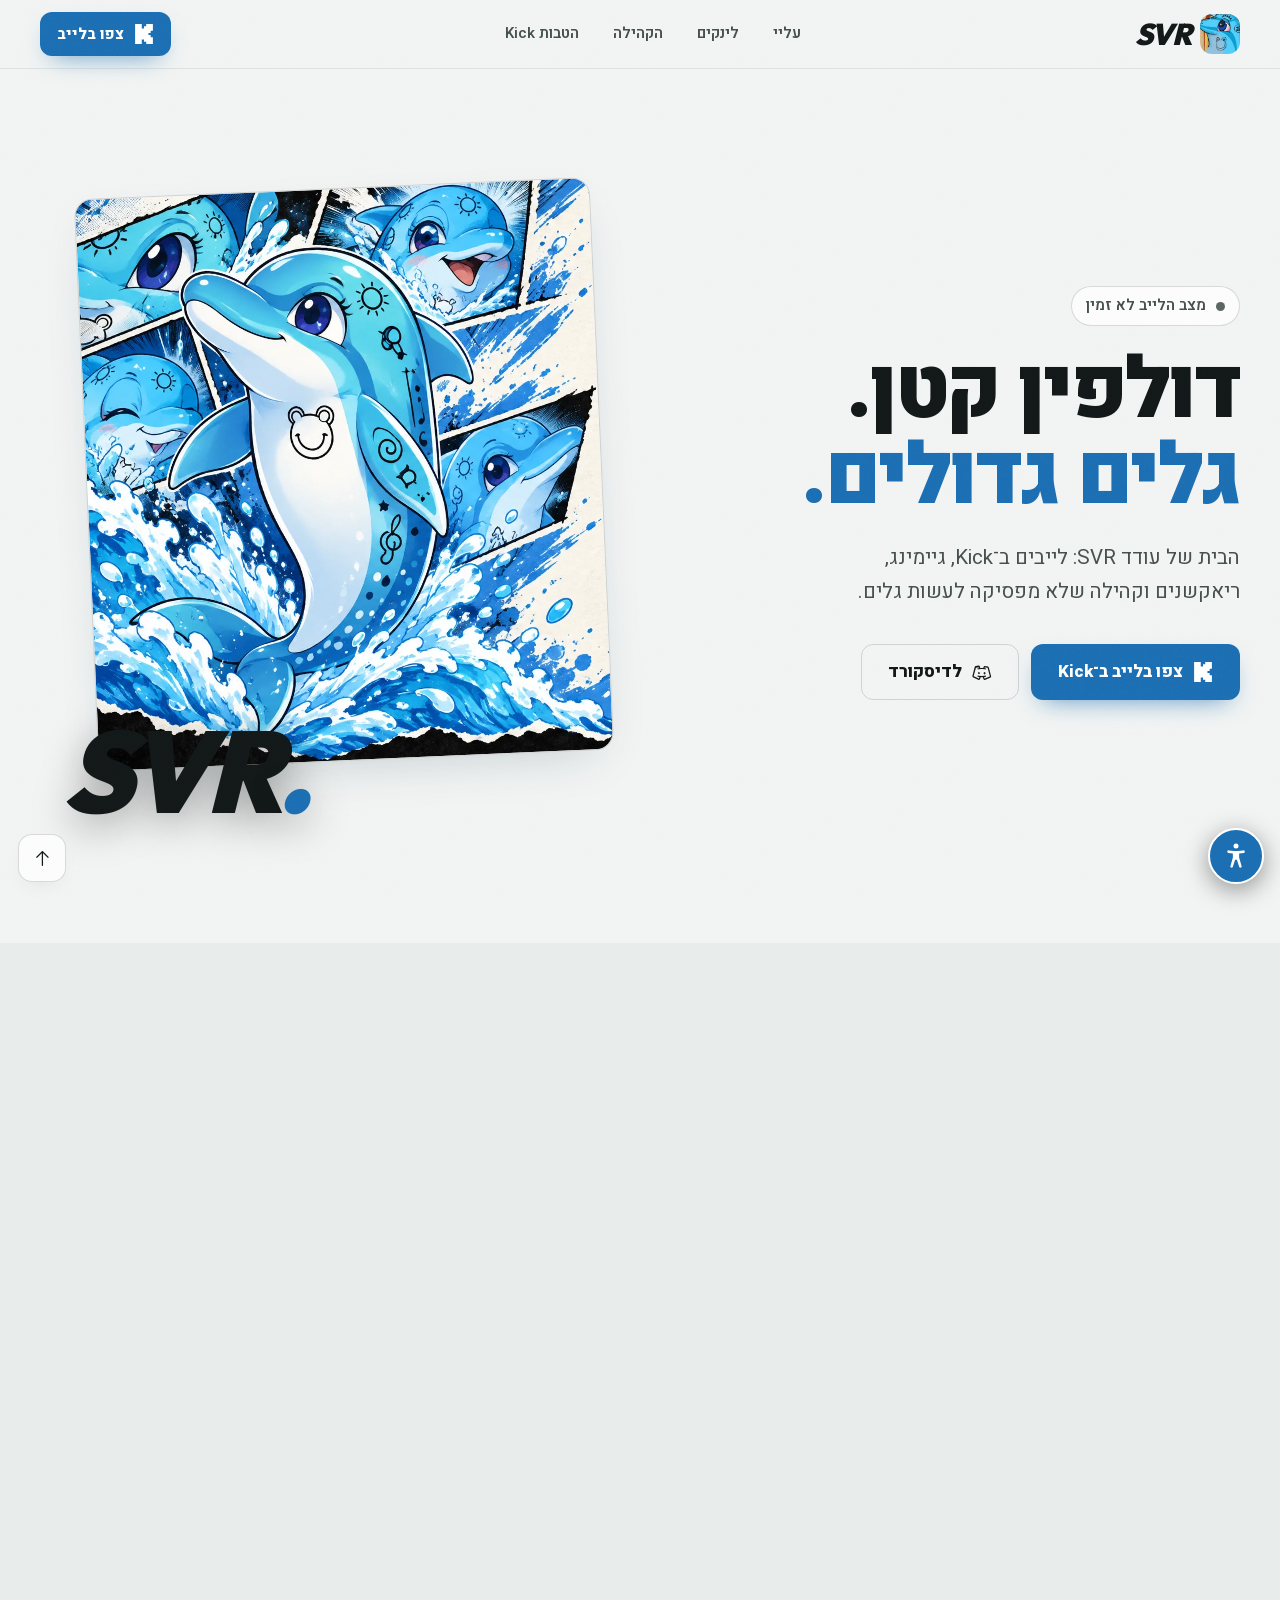
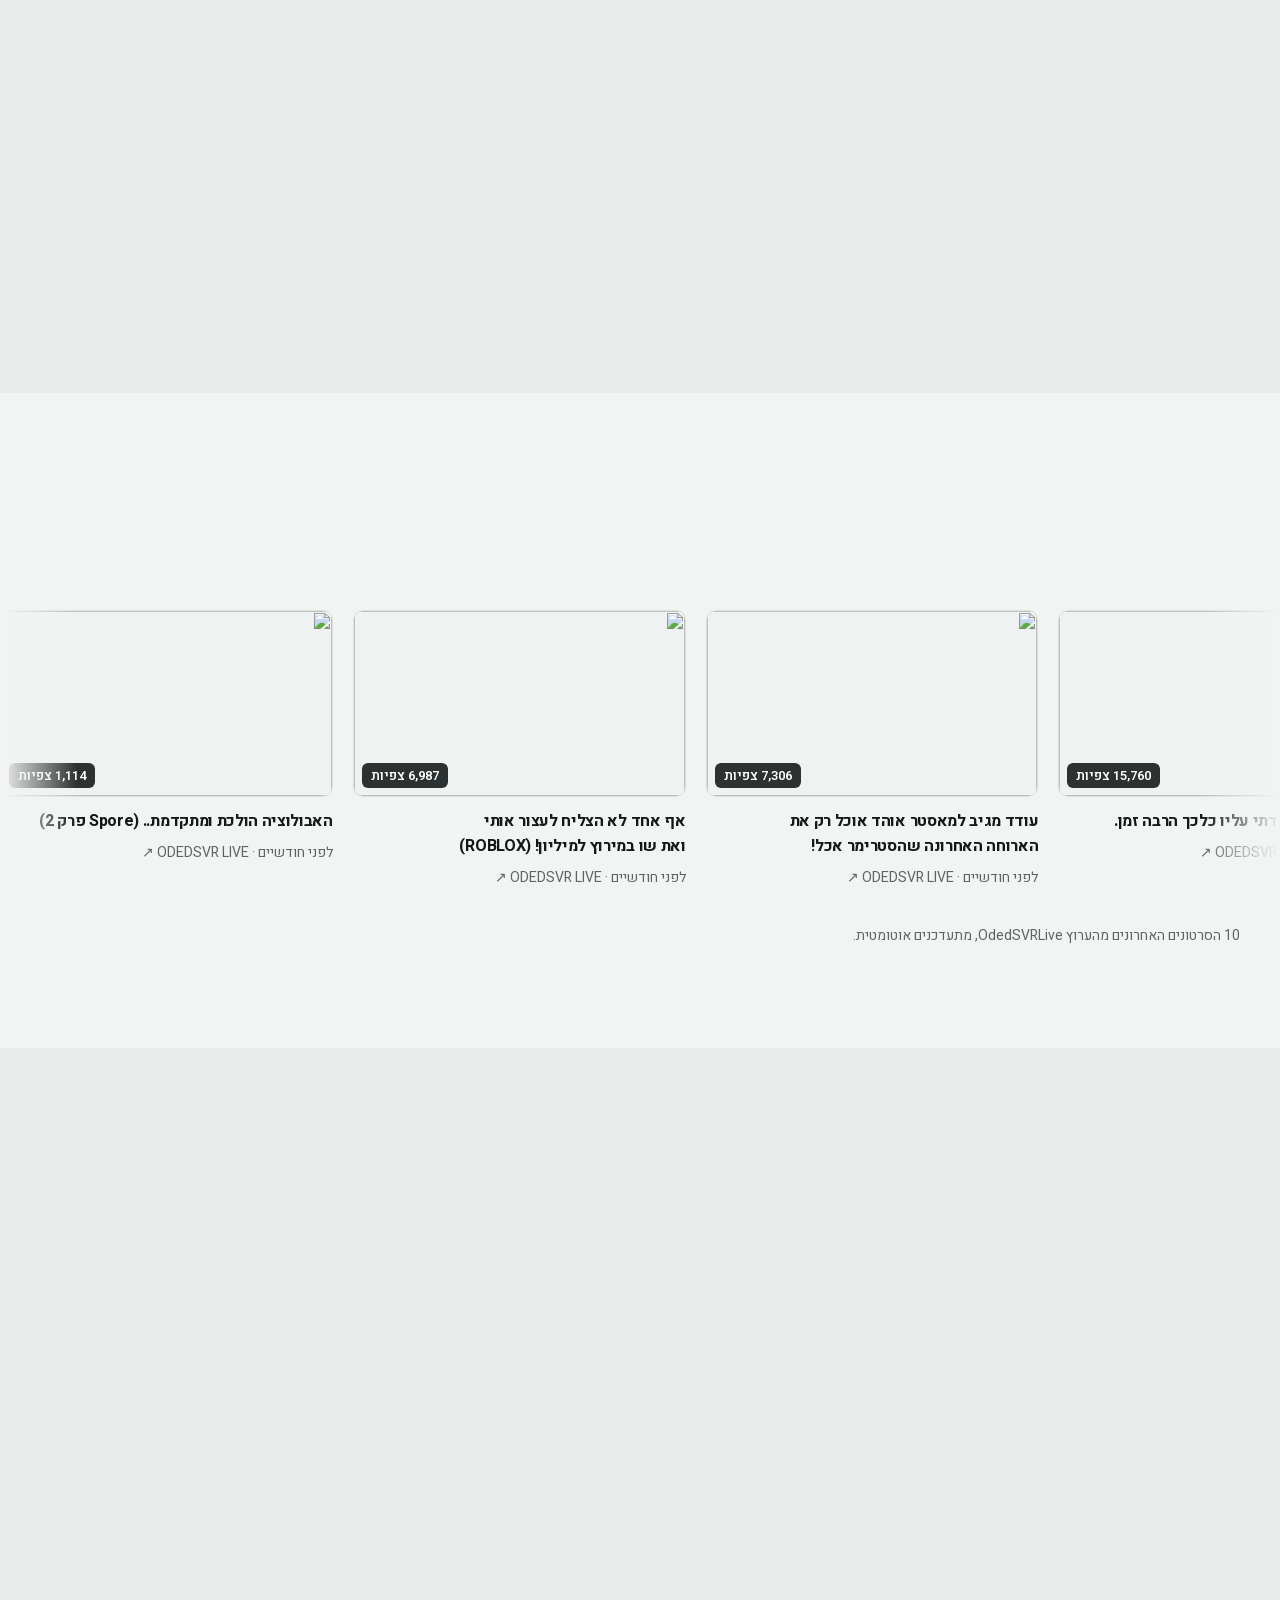
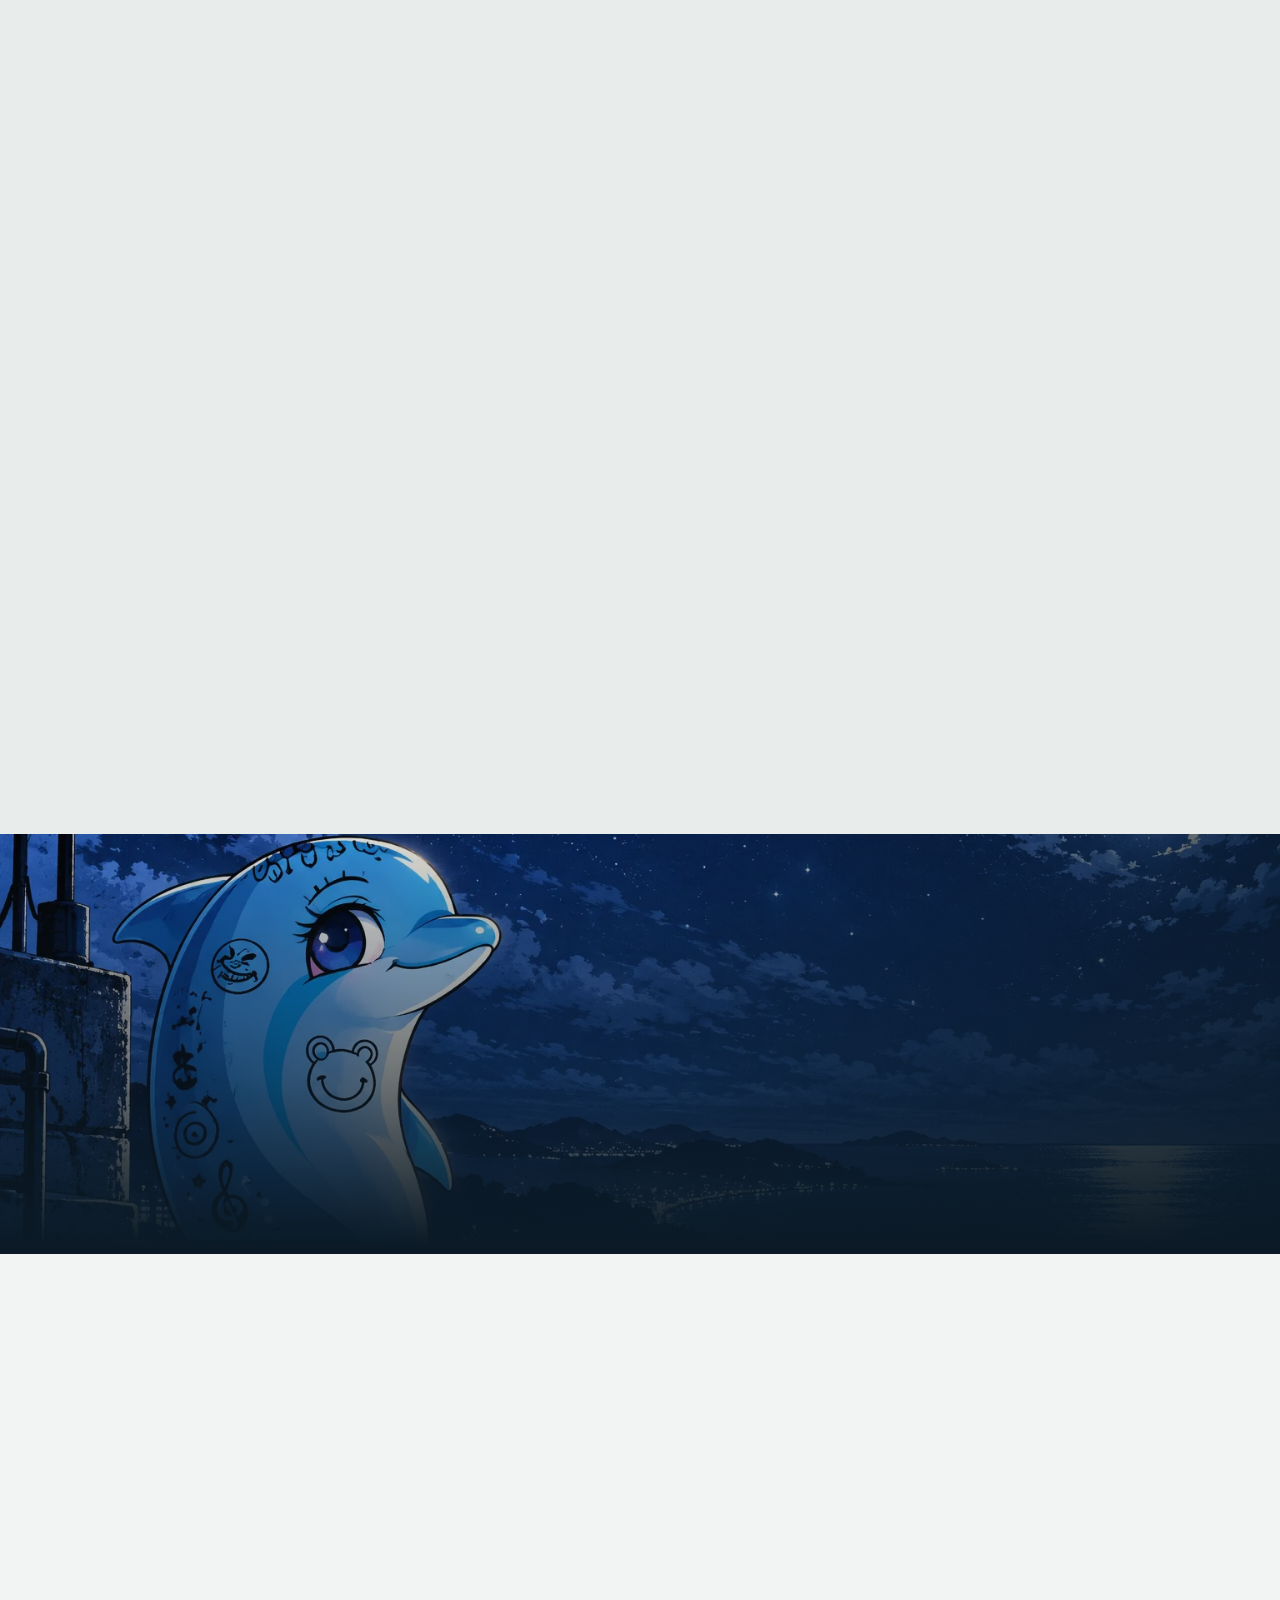
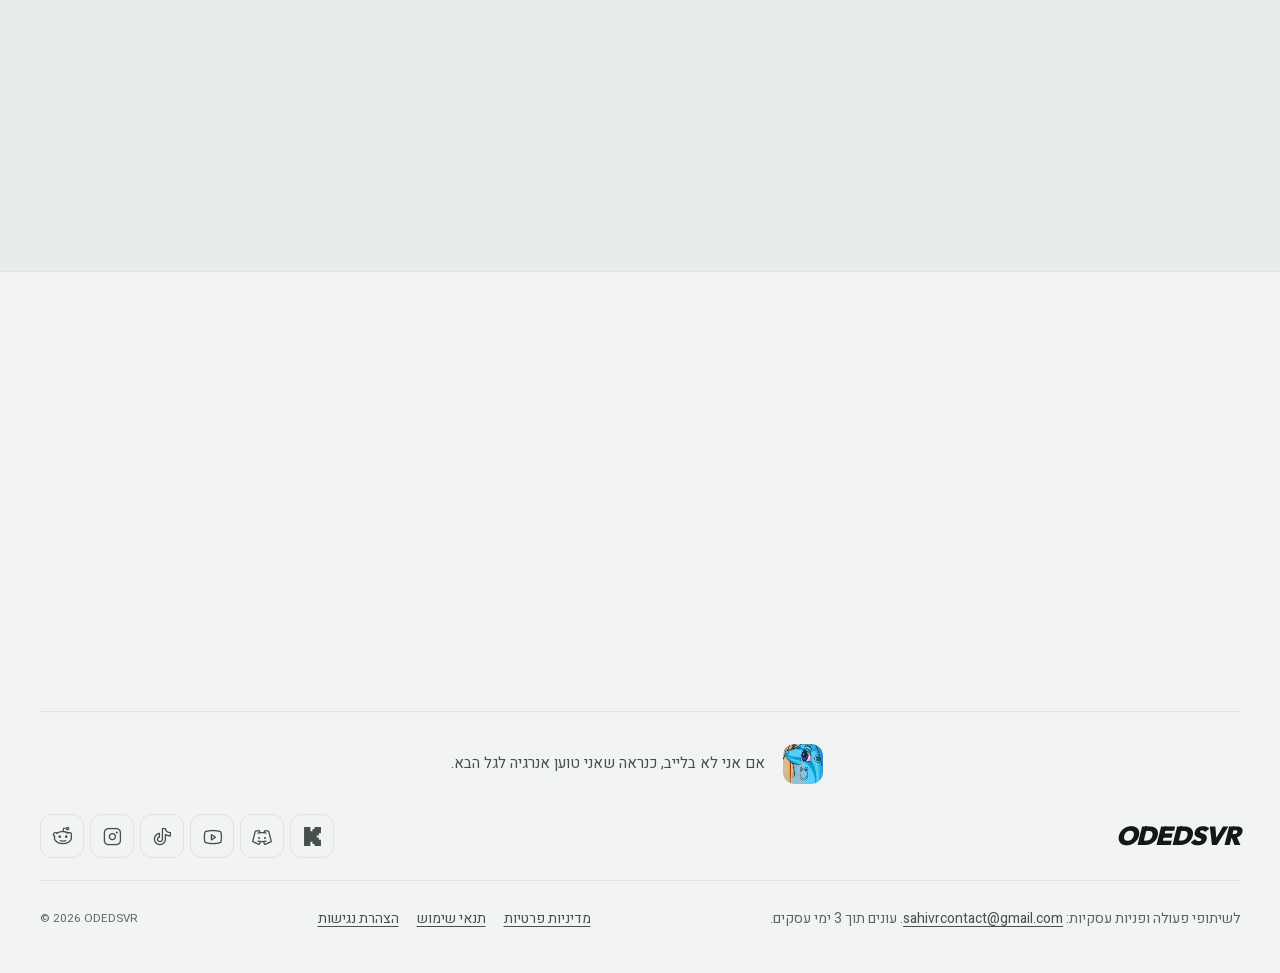
==== index.html @ 4837a50e "1" ====
<!doctype html>
<html lang="he" dir="rtl">
<head>
<meta charset="utf-8"><meta name="viewport" content="width=device-width,initial-scale=1">
<meta name="theme-color" content="#0d1412" media="(prefers-color-scheme: dark)">
<meta name="theme-color" content="#f2f4f3" media="(prefers-color-scheme: light)">
<meta name="color-scheme" content="dark light">
<meta name="description" content="ODEDSVR: הבית של עודד SVR. לייבים ב־Kick, גיימינג, ריאקשנים, הסרטונים האחרונים מיוטיוב וקהילת הדולפינים.">
<meta http-equiv="Content-Security-Policy" content="default-src 'self'; script-src 'self'; style-src 'self'; img-src 'self' https://i.ytimg.com https://files.kick.com https://images.kick.com; connect-src 'self' https://kick.com; font-src 'self'; manifest-src 'self'; base-uri 'self'; form-action 'self'; object-src 'none'; upgrade-insecure-requests">
<meta name="referrer" content="strict-origin-when-cross-origin">
<title>ODEDSVR | הבית של הדולפינים</title>
<link rel="canonical" href="https://odedsvr.com/">
<link rel="icon" href="favicon.ico" sizes="32x32">
<link rel="icon" type="image/png" sizes="32x32" href="favicon-32x32.png">
<link rel="icon" type="image/png" sizes="16x16" href="favicon-16x16.png">
<link rel="apple-touch-icon" href="apple-touch-icon.png">
<link rel="manifest" href="site.webmanifest">
<meta property="og:type" content="website">
<meta property="og:site_name" content="ODEDSVR">
<meta property="og:locale" content="he_IL">
<meta property="og:url" content="https://odedsvr.com/">
<meta property="og:title" content="ODEDSVR | דולפין קטן. גלים גדולים.">
<meta property="og:description" content="הבית של עודד SVR: לייבים ב־Kick, גיימינג, ריאקשנים וקהילת הדולפינים.">
<meta property="og:image" content="https://odedsvr.com/og-image.jpg">
<meta property="og:image:width" content="1200">
<meta property="og:image:height" content="630">
<meta property="og:image:alt" content="הדולפין של עודד קופץ מהגלים, ולצידו הכיתוב SVR">
<meta name="twitter:card" content="summary_large_image">
<meta name="twitter:title" content="ODEDSVR | דולפין קטן. גלים גדולים.">
<meta name="twitter:description" content="הבית של עודד SVR: לייבים ב־Kick, גיימינג, ריאקשנים וקהילת הדולפינים.">
<meta name="twitter:image" content="https://odedsvr.com/og-image.jpg">
<link rel="preload" href="assets/fonts/heebo-hebrew.woff2" as="font" type="font/woff2" crossorigin>
<link rel="preload" href="assets/fonts/phosphor.woff2" as="font" type="font/woff2" crossorigin>
<link rel="stylesheet" href="assets/css/style.css">
<link rel="stylesheet" href="assets/css/a11y.css">
</head>
<body>
<a class="skip" href="#main-content">דלגו לתוכן</a>
<header class="site-header"><div class="wrap nav-inner"><a class="logo" href="#top" aria-label="ODEDSVR, דף הבית"><img src="assets/img/logo.png" alt="" width="40" height="40"><b dir="ltr" translate="no">SVR</b></a><nav id="nav" aria-label="ניווט ראשי"><a href="#about">עליי</a><a href="#links">לינקים</a><a href="#community">הקהילה</a><a href="#perks">הטבות Kick</a></nav><div class="nav-actions"><a class="btn btn-primary btn-sm" href="https://kick.com/OdedSVR" target="_blank" rel="noopener noreferrer"><svg class="kick-logo" viewBox="0 0 24 24" aria-hidden="true" focusable="false"><path d="M1.333 0h8v5.333H12V2.667h2.667V0h8v8H20v2.667h-2.667v2.666H20V16h2.667v8h-8v-2.667H12v-2.666H9.333V24h-8Z"/></svg><span>צפו בלייב</span></a><button class="menu-toggle" type="button" aria-label="פתיחת תפריט" aria-expanded="false" aria-controls="nav"><i class="ph ph-list" aria-hidden="true"></i></button></div></div></header>
<main id="main-content">

<section class="hero" id="top" aria-labelledby="hero-title"><div class="wrap hero-grid">
<div class="hero-copy">
<p class="live-pill reveal" role="status"><span class="dot" aria-hidden="true"></span><span id="hero-status">בודק מצב שידור…</span></p>
<h1 id="hero-title" class="reveal">דולפין קטן.<br><span class="accent">גלים גדולים.</span></h1>
<p class="hero-sub reveal">הבית של עודד SVR: לייבים ב־Kick, גיימינג, ריאקשנים וקהילה שלא מפסיקה לעשות גלים.</p>
<div class="hero-cta reveal"><a class="btn btn-primary btn-lg" href="https://kick.com/OdedSVR" target="_blank" rel="noopener noreferrer"><svg class="kick-logo" viewBox="0 0 24 24" aria-hidden="true" focusable="false"><path d="M1.333 0h8v5.333H12V2.667h2.667V0h8v8H20v2.667h-2.667v2.666H20V16h2.667v8h-8v-2.667H12v-2.666H9.333V24h-8Z"/></svg><span>צפו בלייב ב־Kick</span></a><a class="btn btn-ghost btn-lg" href="https://discord.com/invite/osvr" target="_blank" rel="noopener noreferrer"><i class="ph ph-discord-logo" aria-hidden="true"></i><span>לדיסקורד</span></a></div>
</div>
<div class="hero-art reveal" aria-hidden="true"><div class="hero-frame"><img src="assets/img/hero-collage.webp" alt="" width="1536" height="1024" fetchpriority="high"></div><span class="hero-mark" dir="ltr" translate="no">SVR<i>.</i></span></div>
</div></section>

<section class="about" id="about" aria-labelledby="about-title"><div class="wrap about-grid">
<div class="about-art reveal"><img src="assets/img/dolphin.webp" alt="הדולפין הכחול של עודד, עם עיניים גדולות ואיורים קטנים על הגוף" width="1024" height="1024" loading="lazy"><p class="sticker">אותו עודד.<br><span>גל חדש.</span></p></div>
<div class="about-copy">
<h2 id="about-title" class="reveal">נעים להכיר.<br>אני <span class="accent">עודד.</span></h2>
<p class="lead reveal">ברוכים הבאים לפינה שלי. כאן נפגשים ללייבים, משחקים, צוחקים וממשיכים לעוד סיבוב. זה המקום לכל הסרטונים, הרגעים והאנשים שהופכים כל שידור למשהו אחר.</p>
<a class="feature-video reveal" href="https://www.youtube.com/watch?v=QeE9y1jwje8" target="_blank" rel="noopener noreferrer"><img src="assets/img/video-mimic-party.webp" alt="" width="480" height="270" loading="lazy"><span class="play" aria-hidden="true"><i class="ph ph-play"></i></span><span class="caption"><small>הסרטון שהכי כדאי להתחיל ממנו</small>חיקינו סטרימרים ישראלים וזה יצא משליטה.. (Mimic Party)</span></a>
<dl class="facts reveal">
<div><dt><i class="ph ph-sparkle" aria-hidden="true"></i>ההרגשה בשידור</dt><dd><b>עושים גלים.</b> תמיד קורה כאן משהו.</dd></div>
<div><dt><i class="ph ph-game-controller" aria-hidden="true"></i>משחקים</dt><dd><b>עוד סיבוב אחד.</b> גיימינג, ריאקשנים וכל מה שביניהם.</dd></div>
<div><dt><i class="ph ph-users-three" aria-hidden="true"></i>קהילה</dt><dd><b>טים דולפין.</b> אתם, אני והצ׳אט. זה כל הסיפור.</dd></div>
<div><dt><i class="ph ph-clock" aria-hidden="true"></i>אזור זמן</dt><dd><b>ישראל.</b> <span dir="ltr">IST / IDT</span></dd></div>
</dl>
</div>
</div></section>

<section class="videos" id="videos" aria-labelledby="videos-title">
<div class="wrap section-head reveal"><h2 id="videos-title">הסרטונים האחרונים</h2><a class="text-link" href="https://www.youtube.com/@OdedSVRLive/videos" target="_blank" rel="noopener noreferrer"><i class="ph ph-youtube-logo" aria-hidden="true"></i>לערוץ היוטיוב<i class="ph ph-arrow-up-left" aria-hidden="true"></i></a></div>
<div class="video-window" id="video-window" aria-label="סרטונים מערוץ היוטיוב של עודד" aria-busy="true" hidden><div class="video-track" id="video-track"></div></div>
<div class="wrap"><p class="video-status" id="video-status" role="status">טוען את הסרטונים האחרונים…</p><p class="note">10 הסרטונים האחרונים מהערוץ OdedSVRLive, מתעדכנים אוטומטית.</p></div>
</section>

<section class="links" id="links" aria-labelledby="links-title"><div class="wrap">
<h2 id="links-title" class="reveal">ניפגש גם <span class="accent">שם.</span></h2>
<p class="section-sub reveal">בלייב, בצ׳אט וגם בין השידורים. כל המקומות להישאר בקשר.</p>
<div class="bento">
<a class="tile tile-kick reveal" href="https://kick.com/OdedSVR" target="_blank" rel="noopener noreferrer"><img class="tile-bg" src="assets/img/night-scene.webp" alt="" width="1536" height="1024" loading="lazy"><span class="tile-logo"><svg class="kick-logo" viewBox="0 0 24 24" aria-hidden="true" focusable="false"><path d="M1.333 0h8v5.333H12V2.667h2.667V0h8v8H20v2.667h-2.667v2.666H20V16h2.667v8h-8v-2.667H12v-2.666H9.333V24h-8Z"/></svg></span><span class="tile-text"><b>Kick</b><span>הבית של הלייבים. תביאו את הצ׳אט.</span></span><i class="ph ph-arrow-up-left tile-arrow" aria-hidden="true"></i></a>
<a class="tile tile-alt reveal" href="https://www.youtube.com/@OdedSVRLive" target="_blank" rel="noopener noreferrer"><span class="tile-logo"><i class="ph ph-youtube-logo" aria-hidden="true"></i></span><span class="tile-text"><b>YouTube</b><span>סרטונים, ריאקשנים והרגעים הגדולים.</span></span><i class="ph ph-arrow-up-left tile-arrow" aria-hidden="true"></i></a>
<a class="tile reveal" href="https://discord.com/invite/osvr" target="_blank" rel="noopener noreferrer"><span class="tile-logo"><i class="ph ph-discord-logo" aria-hidden="true"></i></span><span class="tile-text"><b>Discord</b><span>השיחות ממשיכות גם כשהלייב נגמר.</span></span><i class="ph ph-arrow-up-left tile-arrow" aria-hidden="true"></i></a>
<a class="tile reveal" href="https://www.tiktok.com/@odedsvrlive" target="_blank" rel="noopener noreferrer"><span class="tile-logo"><i class="ph ph-tiktok-logo" aria-hidden="true"></i></span><span class="tile-text"><b>TikTok</b><span>קליפים קצרים מהלייבים.</span></span><i class="ph ph-arrow-up-left tile-arrow" aria-hidden="true"></i></a>
<a class="tile reveal" href="https://www.instagram.com/odedsvr/" target="_blank" rel="noopener noreferrer"><span class="tile-logo"><i class="ph ph-instagram-logo" aria-hidden="true"></i></span><span class="tile-text"><b>Instagram</b><span>עוד קצת עודד, גם מחוץ לשידור.</span></span><i class="ph ph-arrow-up-left tile-arrow" aria-hidden="true"></i></a>
<a class="tile tile-alt2 reveal" href="https://www.reddit.com/r/OdedSVRR/" target="_blank" rel="noopener noreferrer"><span class="tile-logo"><i class="ph ph-reddit-logo" aria-hidden="true"></i></span><span class="tile-text"><b>Reddit</b><span>הדיונים והבדיחות הפנימיות.</span></span><i class="ph ph-arrow-up-left tile-arrow" aria-hidden="true"></i></a>
</div>
<div class="partners reveal" aria-labelledby="partners-title"><h3 id="partners-title">שיתופי פעולה</h3>
<div class="partners-grid">
<a class="partner" href="https://www.payngo.co.il/" target="_blank" rel="noopener noreferrer"><span class="partner-icon"><i class="ph ph-lightning" aria-hidden="true"></i></span><span class="partner-text"><span class="sponsor-tag">שיתוף פעולה בתשלום</span><b>מחסני חשמל</b><span>שיתוף פעולה עם עודד.</span></span><i class="ph ph-arrow-up-left partner-arrow" aria-hidden="true"></i></a>
<div class="partner partner-libero"><a class="partner-main" href="https://libero-il.co.il/" target="_blank" rel="noopener noreferrer"><span class="partner-icon"><i class="ph ph-diamond" aria-hidden="true"></i></span><span class="partner-text"><span class="sponsor-tag">שיתוף פעולה בתשלום</span><b>ליברו</b><span>10% הנחה על כל האתר עם קוד <code dir="ltr">OSVR10</code></span></span><i class="ph ph-arrow-up-left partner-arrow" aria-hidden="true"></i></a>
<div class="perfumes"><p>מבצעי בשמים בליברו</p>
<a href="https://libero-il.co.il/?s=emper&amp;jet_ajax_search_settings=%7B%22search_taxonomy%22%3A%22brands%22%2C%22search_in_taxonomy%22%3Atrue%2C%22search_in_taxonomy_source%22%3A%5B%22brands%22%5D%7D&amp;post_type=product&amp;jet_ajax_search_categories=0" target="_blank" rel="noopener noreferrer"><i class="ph ph-spray-bottle" aria-hidden="true"></i><span><span class="sponsor-tag">שיתוף פעולה בתשלום</span><b dir="ltr">Emper</b> 50% על הבושם השני, קוד <code dir="ltr">OSVR</code></span></a>
<a href="https://libero-il.co.il/?s=fomowa&amp;jet_ajax_search_settings=%7B%22search_taxonomy%22%3A%22brands%22%2C%22search_in_taxonomy%22%3Atrue%2C%22search_in_taxonomy_source%22%3A%5B%22brands%22%5D%7D&amp;post_type=product&amp;jet_ajax_search_categories=0" target="_blank" rel="noopener noreferrer"><i class="ph ph-spray-bottle" aria-hidden="true"></i><span><span class="sponsor-tag">שיתוף פעולה בתשלום</span><b dir="ltr">Fomowa</b> 50% על הבושם השני, קוד <code dir="ltr">OSVR</code></span></a>
</div></div>
</div></div>
</div></section>

<section class="community" id="community" aria-labelledby="community-title">
<div class="community-banner"><img src="assets/img/night-scene.webp" alt="" width="1536" height="1024" loading="lazy"><div class="wrap reveal"><h2 id="community-title">זה הגל <span class="accent">שלנו.</span></h2><p>מצב הלייב, השידור האחרון ולוח המובילים של הקהילה. הכל מתעדכן ישירות מ־Kick.</p></div></div>
<div class="wrap community-grid">
<article class="live-card reveal" aria-labelledby="live-h"><h3 id="live-h" class="card-label"><i class="ph ph-broadcast" aria-hidden="true"></i>מצב השידור</h3><p class="live-word" id="live-word">-</p><p class="live-title" id="live-title">בודק את מצב השידור…</p><dl class="stat-row"><div><dt>צופים עכשיו</dt><dd id="viewers">-</dd></div><div><dt>עוקבים בערוץ</dt><dd id="followers">-</dd></div></dl><p class="time-label" id="data-time" role="status">בודק עדכון…</p></article>
<article class="last-stream is-loading reveal" id="last-stream" aria-busy="true" aria-labelledby="ls-h"><h3 id="ls-h" class="card-label"><i class="ph ph-video-camera" aria-hidden="true"></i>הלייב האחרון</h3><a class="ls-thumb" id="ls-thumb" href="https://kick.com/OdedSVR" target="_blank" rel="noopener noreferrer"><img id="ls-img" alt="" width="640" height="360" loading="lazy" hidden><span class="duration" id="ls-badge" hidden></span><span class="ls-play" aria-hidden="true"><i class="ph ph-play"></i></span></a><div class="ls-body"><p class="ls-when" id="ls-when"></p><p class="ls-title" id="ls-title">טוען את השידור האחרון…</p><dl class="stat-row small"><div><dt>משך (שעות)</dt><dd id="ls-duration">-</dd></div><div><dt>צפיות</dt><dd id="ls-views">-</dd></div><div><dt>תאריך</dt><dd id="ls-date">-</dd></div></dl><a class="text-link" id="ls-cta" href="https://kick.com/OdedSVR" target="_blank" rel="noopener noreferrer">לצפייה בשידור החוזר<i class="ph ph-arrow-up-left" aria-hidden="true"></i></a></div></article>
</div>
<div class="wrap board reveal">
<div class="board-head"><div><h3 id="lb-h">לוח המובילים</h3><p id="lb-caption">מנויים שחולקו במתנה · השבוע</p></div><div class="segments" role="group" aria-label="תקופת דירוג"><button type="button" data-period="week" aria-pressed="true">שבוע</button><button type="button" data-period="month" aria-pressed="false">חודש</button><button type="button" data-period="all" aria-pressed="false">הכל</button></div></div>
<div class="leaderboard" id="leaderboard" aria-labelledby="lb-h" aria-busy="true"><ol class="lb-list" id="lb-list" aria-live="polite"></ol><div class="empty-state" id="lb-empty"><i class="ph ph-crown" aria-hidden="true"></i><p id="lb-empty-text">טוען את לוח המובילים…</p></div><p class="time-label" id="lb-time"></p></div>
</div>
</section>

<section class="perks" id="perks" aria-labelledby="perks-title"><div class="wrap perks-grid">
<aside class="perks-aside">
<h2 id="perks-title" class="reveal">קצת יותר קרוב.<br><span class="accent">מנויי Kick.</span></h2>
<p class="reveal">אוהבים את התוכן ורוצים לתמוך? המנוי הוא הדרך שלכם לקחת חלק, עם תגי הערוץ והאימוטים שהצ׳אט כבר מכיר.</p>
<a class="btn btn-primary btn-lg reveal" href="https://kick.com/OdedSVR" target="_blank" rel="noopener noreferrer"><svg class="kick-logo" viewBox="0 0 24 24" aria-hidden="true" focusable="false"><path d="M1.333 0h8v5.333H12V2.667h2.667V0h8v8H20v2.667h-2.667v2.666H20V16h2.667v8h-8v-2.667H12v-2.666H9.333V24h-8Z"/></svg><span>למנוי בערוץ של עודד</span></a>
<div class="perks-mascot reveal" aria-hidden="true"><img src="assets/img/dolphin.webp" alt="" width="1024" height="1024" loading="lazy"></div>
</aside>
<div class="perks-main">
<article class="perk-block reveal"><h3><i class="ph ph-medal" aria-hidden="true"></i>תגי תומכים מתפתחים</h3><p>התגים האמיתיים של OdedSVR. הוותק שלכם מקבל מקום ליד השם בצ׳אט, לפי חודשי המנוי.</p><div class="badges" id="badges"><div class="badge" data-months="1"><img src="assets/img/badges/badge-1m.png" alt="תג מנוי חודש אחד" width="36" height="36" loading="lazy"><span>1</span></div><div class="badge" data-months="2"><img src="assets/img/badges/badge-2m.png" alt="תג מנוי חודשיים" width="36" height="36" loading="lazy"><span>2</span></div><div class="badge" data-months="3"><img src="assets/img/badges/badge-3m.png" alt="תג מנוי 3 חודשים" width="36" height="36" loading="lazy"><span>3</span></div><div class="badge" data-months="6"><img src="assets/img/badges/badge-6m.png" alt="תג מנוי 6 חודשים" width="36" height="36" loading="lazy"><span>6</span></div><div class="badge" data-months="9"><img src="assets/img/badges/badge-9m.png" alt="תג מנוי 9 חודשים" width="36" height="36" loading="lazy"><span>9</span></div><div class="badge" data-months="12"><img src="assets/img/badges/badge-12m.png" alt="תג מנוי 12 חודשים" width="36" height="36" loading="lazy"><span>12</span></div><div class="badge" data-months="18"><img src="assets/img/badges/badge-18m.png" alt="תג מנוי 18 חודשים" width="36" height="36" loading="lazy"><span>18</span></div><div class="badge" data-months="24"><img src="assets/img/badges/badge-24m.png" alt="תג מנוי 24 חודשים" width="36" height="36" loading="lazy"><span>24</span></div><div class="badge" data-months="30"><img src="assets/img/badges/badge-30m.png" alt="תג מנוי 30 חודשים" width="36" height="36" loading="lazy"><span>30</span></div><div class="badge" data-months="36"><img src="assets/img/badges/badge-36m.png" alt="תג מנוי 36 חודשים" width="36" height="36" loading="lazy"><span>36</span></div><div class="badge" data-months="42"><img src="assets/img/badges/badge-42m.png" alt="תג מנוי 42 חודשים" width="36" height="36" loading="lazy"><span>42</span></div></div></article>
<ul class="perk-list reveal">
<li><i class="ph ph-smiley" aria-hidden="true"></i><div><b>האימוטים שלנו</b><span>כל התגובות, הבדיחות והרגעים, כולל אימוטים למנויים בלבד.</span></div></li>
<li><i class="ph ph-heart" aria-hidden="true"></i><div><b>תמיכה ישירה</b><span>לוקחים חלק בהמשך היצירה. תנאי המנוי המעודכנים נמצאים ב־Kick.</span></div></li>
</ul>
<article class="emotes-card reveal"><div class="emote-head"><h3 class="latin" translate="no">ODEDSVR EMOTES <span class="accent">/ 28</span></h3><label class="search"><span class="sr-only">חיפוש אימוטים</span><i class="ph ph-magnifying-glass" aria-hidden="true"></i><input id="emote-search" type="search" placeholder="חפשו אימוט…" autocomplete="off" spellcheck="false"></label></div><p class="emote-hint">לחיצה על אימוט מעתיקה את השם שלו לצ׳אט.</p><div class="emotes" id="emotes"><button class="emote" type="button" data-id="5950920" data-name="odedsvrBigSheesh" data-sub="false" aria-label="העתקת odedsvrBigSheesh"><img src="assets/img/emotes/bigsheesh.gif" alt="odedsvrBigSheesh" width="48" height="48" loading="lazy"><span>BigSheesh</span></button><button class="emote" type="button" data-id="5577968" data-name="odedsvrCandle" data-sub="false" aria-label="העתקת odedsvrCandle"><img src="assets/img/emotes/candle.gif" alt="odedsvrCandle" width="48" height="48" loading="lazy"><span>Candle</span></button><button class="emote" type="button" data-id="4680896" data-name="odedsvrCheersSVR" data-sub="false" aria-label="העתקת odedsvrCheersSVR"><img src="assets/img/emotes/cheerssvr.png" alt="odedsvrCheersSVR" width="48" height="48" loading="lazy"><span>CheersSVR</span></button><button class="emote" type="button" data-id="4680877" data-name="odedsvrGUAVA" data-sub="false" aria-label="העתקת odedsvrGUAVA"><img src="assets/img/emotes/guava.png" alt="odedsvrGUAVA" width="48" height="48" loading="lazy"><span>GUAVA</span></button><button class="emote" type="button" data-id="5950919" data-name="odedsvrHolyKoala" data-sub="false" aria-label="העתקת odedsvrHolyKoala"><img src="assets/img/emotes/holykoala.gif" alt="odedsvrHolyKoala" width="48" height="48" loading="lazy"><span>HolyKoala</span></button><button class="emote" type="button" data-id="5693984" data-name="odedsvrHolyKravon" data-sub="false" aria-label="העתקת odedsvrHolyKravon"><img src="assets/img/emotes/holykravon.gif" alt="odedsvrHolyKravon" width="48" height="48" loading="lazy"><span>HolyKravon</span></button><button class="emote" type="button" data-id="5950916" data-name="odedsvrHolyMrDavid" data-sub="false" aria-label="העתקת odedsvrHolyMrDavid"><img src="assets/img/emotes/holymrdavid.gif" alt="odedsvrHolyMrDavid" width="48" height="48" loading="lazy"><span>HolyMrDavid</span></button><button class="emote" type="button" data-id="5964559" data-name="odedsvrMahsaneiHasmal" data-sub="false" aria-label="העתקת odedsvrMahsaneiHasmal"><img src="assets/img/emotes/mahsaneihasmal.gif" alt="odedsvrMahsaneiHasmal" width="48" height="48" loading="lazy"><span>MahsaneiHasmal</span></button><button class="emote" type="button" data-id="4680899" data-name="odedsvrSaluteSVR" data-sub="false" aria-label="העתקת odedsvrSaluteSVR"><img src="assets/img/emotes/salutesvr.png" alt="odedsvrSaluteSVR" width="48" height="48" loading="lazy"><span>SaluteSVR</span></button><button class="emote" type="button" data-id="4680890" data-name="odedsvrZagSVR" data-sub="false" aria-label="העתקת odedsvrZagSVR"><img src="assets/img/emotes/zagsvr.png" alt="odedsvrZagSVR" width="48" height="48" loading="lazy"><span>ZagSVR</span></button><button class="emote" type="button" data-id="5964886" data-name="odedsvrMahsaneiHashmal" data-sub="true" aria-label="העתקת odedsvrMahsaneiHashmal"><img src="assets/img/emotes/mahsaneihasmal.gif" alt="odedsvrMahsaneiHashmal" width="48" height="48" loading="lazy"><span>MahsaneiHashmal</span></button><button class="emote" type="button" data-id="4680830" data-name="odedsvrNarcoSVR" data-sub="true" aria-label="העתקת odedsvrNarcoSVR"><img src="assets/img/emotes/narcosvr.gif" alt="odedsvrNarcoSVR" width="48" height="48" loading="lazy"><span>NarcoSVR</span></button><button class="emote" type="button" data-id="4680840" data-name="odedsvrPussSVR" data-sub="true" aria-label="העתקת odedsvrPussSVR"><img src="assets/img/emotes/pusssvr.gif" alt="odedsvrPussSVR" width="48" height="48" loading="lazy"><span>PussSVR</span></button><button class="emote" type="button" data-id="4773889" data-name="odedsvrSVRBAN" data-sub="true" aria-label="העתקת odedsvrSVRBAN"><img src="assets/img/emotes/svrban.png" alt="odedsvrSVRBAN" width="48" height="48" loading="lazy"><span>SVRBAN</span></button><button class="emote" type="button" data-id="4773885" data-name="odedsvrSVRBONG" data-sub="true" aria-label="העתקת odedsvrSVRBONG"><img src="assets/img/emotes/svrbong.png" alt="odedsvrSVRBONG" width="48" height="48" loading="lazy"><span>SVRBONG</span></button><button class="emote" type="button" data-id="4773906" data-name="odedsvrSVRCHEERS" data-sub="true" aria-label="העתקת odedsvrSVRCHEERS"><img src="assets/img/emotes/svrcheers.png" alt="odedsvrSVRCHEERS" width="48" height="48" loading="lazy"><span>SVRCHEERS</span></button><button class="emote" type="button" data-id="4773888" data-name="odedsvrSVRGAMBA" data-sub="true" aria-label="העתקת odedsvrSVRGAMBA"><img src="assets/img/emotes/svrgamba.png" alt="odedsvrSVRGAMBA" width="48" height="48" loading="lazy"><span>SVRGAMBA</span></button><button class="emote" type="button" data-id="4773905" data-name="odedsvrSVRGAMBLE" data-sub="true" aria-label="העתקת odedsvrSVRGAMBLE"><img src="assets/img/emotes/svrgamble.gif" alt="odedsvrSVRGAMBLE" width="48" height="48" loading="lazy"><span>SVRGAMBLE</span></button><button class="emote" type="button" data-id="4773890" data-name="odedsvrSVRGUAVA" data-sub="true" aria-label="העתקת odedsvrSVRGUAVA"><img src="assets/img/emotes/svrguava.png" alt="odedsvrSVRGUAVA" width="48" height="48" loading="lazy"><span>SVRGUAVA</span></button><button class="emote" type="button" data-id="4773892" data-name="odedsvrSVRLOVE" data-sub="true" aria-label="העתקת odedsvrSVRLOVE"><img src="assets/img/emotes/svrlove.png" alt="odedsvrSVRLOVE" width="48" height="48" loading="lazy"><span>SVRLOVE</span></button><button class="emote" type="button" data-id="4773884" data-name="odedsvrSVRMAD" data-sub="true" aria-label="העתקת odedsvrSVRMAD"><img src="assets/img/emotes/svrmad.png" alt="odedsvrSVRMAD" width="48" height="48" loading="lazy"><span>SVRMAD</span></button><button class="emote" type="button" data-id="4773886" data-name="odedsvrSVRMAH" data-sub="true" aria-label="העתקת odedsvrSVRMAH"><img src="assets/img/emotes/svrmah.png" alt="odedsvrSVRMAH" width="48" height="48" loading="lazy"><span>SVRMAH</span></button><button class="emote" type="button" data-id="4773887" data-name="odedsvrSVRPALM" data-sub="true" aria-label="העתקת odedsvrSVRPALM"><img src="assets/img/emotes/svrpalm.png" alt="odedsvrSVRPALM" width="48" height="48" loading="lazy"><span>SVRPALM</span></button><button class="emote" type="button" data-id="4773894" data-name="odedsvrSVRPOG" data-sub="true" aria-label="העתקת odedsvrSVRPOG"><img src="assets/img/emotes/svrpog.png" alt="odedsvrSVRPOG" width="48" height="48" loading="lazy"><span>SVRPOG</span></button><button class="emote" type="button" data-id="4773891" data-name="odedsvrSVRRAGE" data-sub="true" aria-label="העתקת odedsvrSVRRAGE"><img src="assets/img/emotes/svrrage.png" alt="odedsvrSVRRAGE" width="48" height="48" loading="lazy"><span>SVRRAGE</span></button><button class="emote" type="button" data-id="4773895" data-name="odedsvrSVRRIP" data-sub="true" aria-label="העתקת odedsvrSVRRIP"><img src="assets/img/emotes/svrrip.png" alt="odedsvrSVRRIP" width="48" height="48" loading="lazy"><span>SVRRIP</span></button><button class="emote" type="button" data-id="4773899" data-name="odedsvrSVRSCARED" data-sub="true" aria-label="העתקת odedsvrSVRSCARED"><img src="assets/img/emotes/svrscared.png" alt="odedsvrSVRSCARED" width="48" height="48" loading="lazy"><span>SVRSCARED</span></button><button class="emote" type="button" data-id="4773902" data-name="odedsvrSVRWIN" data-sub="true" aria-label="העתקת odedsvrSVRWIN"><img src="assets/img/emotes/svrwin.png" alt="odedsvrSVRWIN" width="48" height="48" loading="lazy"><span>SVRWIN</span></button></div><p id="emotes-empty" class="emotes-empty" hidden>לא נמצאו אימוטים שמתאימים לחיפוש.</p><p class="snapshot-note" id="assets-time">תגים ואימוטים מערוץ OdedSVR ב־Kick, עותק מ־22.09.2026</p></article>
</div>
</div></section>
</main>

<footer class="site-footer">
<div class="footer-cta"><div class="wrap footer-cta-inner reveal"><span class="footer-outline" dir="ltr" aria-hidden="true">SVR</span><h2>יום חדש.<br><span class="accent">סטרים חדש.</span></h2><a class="btn btn-primary btn-lg" href="https://kick.com/OdedSVR" target="_blank" rel="noopener noreferrer"><svg class="kick-logo" viewBox="0 0 24 24" aria-hidden="true" focusable="false"><path d="M1.333 0h8v5.333H12V2.667h2.667V0h8v8H20v2.667h-2.667v2.666H20V16h2.667v8h-8v-2.667H12v-2.666H9.333V24h-8Z"/></svg><span>צפו בלייב ב־Kick</span></a></div></div>
<div class="wrap footer-bottom">
<div class="footer-quote"><button class="sleep" id="sleep" type="button" aria-label="להעיר את הדולפין"><img src="assets/img/logo.png" alt="" width="40" height="40"></button><span id="sleep-text">אם אני לא בלייב, כנראה שאני טוען אנרגיה לגל הבא.</span></div>
<div class="footer-row">
<a class="footer-brand" href="#top" dir="ltr" translate="no">ODEDSVR</a>
<nav class="footer-social" aria-label="רשתות חברתיות"><a href="https://kick.com/OdedSVR" target="_blank" rel="noopener noreferrer" aria-label="Kick"><svg class="kick-logo" viewBox="0 0 24 24" aria-hidden="true" focusable="false"><path d="M1.333 0h8v5.333H12V2.667h2.667V0h8v8H20v2.667h-2.667v2.666H20V16h2.667v8h-8v-2.667H12v-2.666H9.333V24h-8Z"/></svg></a><a href="https://discord.com/invite/osvr" target="_blank" rel="noopener noreferrer" aria-label="Discord"><i class="ph ph-discord-logo" aria-hidden="true"></i></a><a href="https://www.youtube.com/@OdedSVRLive" target="_blank" rel="noopener noreferrer" aria-label="YouTube"><i class="ph ph-youtube-logo" aria-hidden="true"></i></a><a href="https://www.tiktok.com/@odedsvrlive" target="_blank" rel="noopener noreferrer" aria-label="TikTok"><i class="ph ph-tiktok-logo" aria-hidden="true"></i></a><a href="https://www.instagram.com/odedsvr/" target="_blank" rel="noopener noreferrer" aria-label="Instagram"><i class="ph ph-instagram-logo" aria-hidden="true"></i></a><a href="https://www.reddit.com/r/OdedSVRR/" target="_blank" rel="noopener noreferrer" aria-label="Reddit"><i class="ph ph-reddit-logo" aria-hidden="true"></i></a></nav>
</div>
<div class="footer-legal"><p>לשיתופי פעולה ופניות עסקיות: <a href="mailto:sahivrcontact@gmail.com" dir="ltr">sahivrcontact@gmail.com</a>. עונים תוך 3 ימי עסקים.</p><nav aria-label="מידע משפטי"><a href="privacy.html">מדיניות פרטיות</a><a href="terms.html">תנאי שימוש</a><a href="accessibility.html">הצהרת נגישות</a></nav><small dir="ltr">© 2026 ODEDSVR</small></div>
</div>
</footer>
<a href="#top" class="top-link" aria-label="חזרה לראש העמוד"><i class="ph ph-arrow-up" aria-hidden="true"></i></a><div class="toast" id="toast" role="status" hidden></div><dialog id="info-dialog" aria-labelledby="dialog-title"><button class="dialog-close" type="button" aria-label="סגירה"><i class="ph ph-x" aria-hidden="true"></i></button><h2 id="dialog-title">אזור המודים</h2><p>ניהול הערוץ זמין דרך Kick.</p></dialog>
<noscript><p class="no-js">העיצוב והקישורים זמינים. עדכונים חיים, חיפוש וסינון דורשים JavaScript.</p></noscript>
<script src="assets/js/main.js" defer></script>
<script src="assets/js/motion.js" defer></script>
<script src="assets/js/a11y.js" defer></script>
</body></html>
---- assets/css/style.css ----
/* ODEDSVR v3
   Design read: creator/streamer hub for a young Hebrew-speaking gaming community; playful "manga + waves"
   language on one locked theme, brand blue as the single accent. Dials: VARIANCE 7 / MOTION 5 / DENSITY 4.
   Shape system: containers 18px, inner media 10px, controls 12px. Icons: Phosphor (regular) + Simple Icons for Kick. */

@font-face{font-family:Heebo;src:url('../fonts/heebo-hebrew.woff2') format('woff2');font-weight:100 900;font-display:swap;unicode-range:U+590-5FF,U+200C-2010,U+20AA,U+FB1D-FB4F}
@font-face{font-family:Heebo;src:url('../fonts/heebo.woff2') format('woff2');font-weight:100 900;font-display:swap}
@font-face{font-family:Outfit;src:url('../fonts/outfit.woff2') format('woff2');font-weight:100 900;font-display:swap}
@font-face{font-family:Phosphor;src:url('../fonts/phosphor.woff2') format('woff2');font-weight:normal;font-style:normal;font-display:block}

/* ---------- Tokens (dark is the default, light follows the OS) ---------- */
:root{
  color-scheme:dark;
  --bg:#0d1412;--bg-2:#111a18;--surface:#16211e;--surface-2:#1c2926;--line:#e8f1ee1a;--line-strong:#e8f1ee2e;
  --text:#edf2f0;--text-2:#b3c1bd;--text-3:#94a4a0;
  --accent:#5aa6e6;--accent-strong:#1c6fb3;--accent-strong-hover:#175d97;--accent-soft:#5aa6e61f;--on-accent:#fff;
  --shadow:0 18px 50px -18px #02121fcc;--shadow-sm:0 8px 22px -12px #02121fb3;
  --sponsor-bg:#3a2a10;--sponsor-text:#ffd79a;--sponsor-line:#8a6a2e;
  --r-card:18px;--r-inner:10px;--r-ctl:12px;
  --wrap:1240px;--gutter:clamp(18px,4vw,40px);
  --ease:cubic-bezier(.16,1,.3,1);
  --z-header:50;--z-float:60;--z-toast:70;--z-grain:80;
}
@media (prefers-color-scheme:light){:root{
  color-scheme:light;
  --bg:#f2f4f3;--bg-2:#e8ecea;--surface:#fbfcfb;--surface-2:#eef2f0;--line:#12191814;--line-strong:#12191826;
  --text:#121918;--text-2:#46504d;--text-3:#5b6663;
  --accent:#1c6fb3;--accent-strong:#1c6fb3;--accent-strong-hover:#175d97;--accent-soft:#1c6fb314;--on-accent:#fff;
  --shadow:0 18px 50px -22px #1b3a5540;--shadow-sm:0 8px 22px -14px #1b3a5540;
  --code:#15548a;
  --sponsor-bg:#fff1d6;--sponsor-text:#7a4200;--sponsor-line:#e8c27a;
}}

/* ---------- Base ---------- */
*,*:before,*:after{box-sizing:border-box}
html{scroll-behavior:smooth;scroll-padding-top:84px;-webkit-text-size-adjust:100%}
body{margin:0;background:var(--bg);color:var(--text);font:400 17px/1.7 Heebo,Arial,sans-serif;-webkit-font-smoothing:antialiased;text-rendering:optimizeLegibility;overflow-x:clip}
body:after{content:'';position:fixed;inset:0;z-index:var(--z-grain);pointer-events:none;background:url('../img/grain.png');opacity:.05;mix-blend-mode:overlay}
img{max-width:100%;height:auto;display:block}
a{color:inherit;text-decoration:none;-webkit-tap-highlight-color:transparent;touch-action:manipulation}
button,input{font:inherit;color:inherit}
button{cursor:pointer;-webkit-tap-highlight-color:transparent;touch-action:manipulation}
h1,h2,h3,p{margin:0}
h1,h2,h3{text-wrap:balance;font-weight:900;letter-spacing:-.02em}
h2{font-size:clamp(34px,4.6vw,58px);line-height:1.08}
h3{font-size:clamp(20px,1.8vw,24px);line-height:1.25;font-weight:800}
p{text-wrap:pretty}
::selection{background:var(--accent-strong);color:#fff}
:focus-visible{outline:3px solid var(--accent);outline-offset:3px;border-radius:4px}
.wrap{width:min(var(--wrap),100% - 2*var(--gutter));margin-inline:auto}
.accent{color:var(--accent)}
.latin{font-family:Outfit,Arial,sans-serif;direction:ltr;display:inline-block}
.sr-only{position:absolute;width:1px;height:1px;padding:0;margin:-1px;overflow:hidden;clip:rect(0,0,0,0);white-space:nowrap;border:0}
.hidden,[hidden]{display:none!important}
.skip{position:fixed;top:-100px;inset-inline-start:16px;z-index:100;background:var(--accent-strong);color:#fff;padding:12px 16px;border-radius:var(--r-ctl);font-weight:700}
.skip:focus{top:12px}
code{font:600 .92em Outfit,monospace;background:var(--accent-soft);color:var(--code,var(--accent));padding:1px 7px;border-radius:6px}
section{position:relative}
main,.site-footer{overflow-x:clip}

/* ---------- Icons ---------- */
.ph{font-family:Phosphor!important;font-style:normal;font-weight:normal;speak:never;line-height:1;display:inline-block;-webkit-font-smoothing:antialiased}
.ph-lightning:before{content:"\e2de"}.ph-diamond:before{content:"\e1ec"}.ph-spray-bottle:before{content:"\e7e4"}.ph-sparkle:before{content:"\e6a2"}
.ph-game-controller:before{content:"\e26e"}.ph-users-three:before{content:"\e68e"}.ph-clock:before{content:"\e19a"}.ph-heart:before{content:"\e2a8"}
.ph-medal:before{content:"\e320"}.ph-smiley:before{content:"\e436"}.ph-arrow-up-left:before{content:"\e090"}.ph-arrow-up:before{content:"\e08e"}
.ph-broadcast:before{content:"\e0f2"}.ph-x:before{content:"\e4f6"}.ph-magnifying-glass:before{content:"\e30c"}.ph-crown:before{content:"\e614"}
.ph-youtube-logo:before{content:"\e4fc"}.ph-discord-logo:before{content:"\e61a"}.ph-tiktok-logo:before{content:"\eaf2"}.ph-instagram-logo:before{content:"\e2d0"}
.ph-reddit-logo:before{content:"\e59c"}.ph-play:before{content:"\e3d0"}.ph-list:before{content:"\e2f0"}.ph-video-camera:before{content:"\e4da"}
.ph-shield-check:before{content:"\e40c"}.ph-cookie:before{content:"\e6ca"}.ph-chart-bar:before{content:"\e150"}.ph-database:before{content:"\e1de"}
.ph-globe:before{content:"\e288"}.ph-play-circle:before{content:"\e3d2"}.ph-hard-drives:before{content:"\e2a0"}.ph-key:before{content:"\e2d6"}
.ph-keyboard:before{content:"\e2d8"}.ph-eye:before{content:"\e220"}.ph-circle-half:before{content:"\e18c"}.ph-pause-circle:before{content:"\e3a0"}
.ph-device-mobile:before{content:"\e1e0"}.ph-text-aa:before{content:"\e6ee"}.ph-image:before{content:"\e2ca"}.ph-envelope-simple:before{content:"\e218"}
.ph-wheelchair:before{content:"\e4e8"}.ph-house:before{content:"\e2c2"}.ph-clock-counter-clockwise:before{content:"\e1a0"}
.kick-logo{width:1em;height:1em;fill:currentColor;flex:none}

/* ---------- Buttons & links ---------- */
.btn{display:inline-flex;align-items:center;justify-content:center;gap:10px;min-height:48px;padding:12px 22px;border-radius:var(--r-ctl);border:1px solid transparent;font-weight:800;font-size:16px;line-height:1.2;white-space:nowrap;transition:transform .25s var(--ease),background-color .2s,border-color .2s,box-shadow .25s}
.btn .ph,.btn .kick-logo{font-size:20px}
.btn:active{transform:translateY(1px) scale(.98)}
.btn-primary{background:var(--accent-strong);color:var(--on-accent);box-shadow:0 10px 26px -12px #1c6fb3cc}
.btn-primary:hover{background:var(--accent-strong-hover);transform:translateY(-2px)}
.btn-ghost{border-color:var(--line-strong);color:var(--text);background:transparent}
.btn-ghost:hover{border-color:var(--accent);background:var(--accent-soft)}
.btn-sm{min-height:44px;padding:8px 16px;font-size:15px}
.btn-lg{min-height:56px;padding:14px 26px;font-size:17px}
.text-link{display:inline-flex;align-items:center;gap:8px;min-height:44px;font-weight:700;color:var(--accent)}
.text-link:hover{text-decoration:underline;text-underline-offset:4px}

/* ---------- Header ---------- */
.site-header{position:sticky;top:0;z-index:var(--z-header);background:color-mix(in srgb,var(--bg) 82%,transparent);backdrop-filter:blur(14px) saturate(1.2);-webkit-backdrop-filter:blur(14px) saturate(1.2);border-bottom:1px solid var(--line)}
.nav-inner{height:68px;display:flex;align-items:center;justify-content:space-between;gap:24px}
.logo{display:flex;align-items:center;gap:10px;min-height:44px}
.logo img{width:40px;height:40px;border-radius:12px;object-fit:cover}
.logo b{font:italic 900 30px/1 Outfit,Arial;letter-spacing:-1.5px}
#nav{display:flex;gap:6px}
#nav a{position:relative;display:inline-flex;align-items:center;min-height:44px;padding:0 14px;border-radius:var(--r-ctl);font-weight:600;font-size:15px;color:var(--text-2);transition:color .2s,background-color .2s}
#nav a:hover{color:var(--text);background:var(--accent-soft)}
#nav a.active{color:var(--text)}
#nav a.active:after{content:'';position:absolute;inset-inline:14px;bottom:6px;height:2px;border-radius:2px;background:var(--accent)}
.nav-actions{display:flex;align-items:center;gap:10px}
.menu-toggle{display:none;width:44px;height:44px;border-radius:var(--r-ctl);border:1px solid var(--line-strong);background:transparent;font-size:22px;place-items:center}

/* ---------- Hero (asymmetric split) ---------- */
.hero{padding:clamp(28px,5vw,64px) 0 clamp(56px,7vw,96px);overflow:hidden}
.hero-grid{display:grid;grid-template-columns:minmax(0,1fr) minmax(0,1.15fr);gap:clamp(28px,5vw,72px);align-items:center;min-height:min(calc(100dvh - 68px - 96px),720px)}
.live-pill{display:inline-flex;align-items:center;gap:10px;min-height:36px;padding:6px 14px;border-radius:999px;border:1px solid var(--line-strong);background:var(--surface);font-size:15px;font-weight:600;color:var(--text-2);margin-bottom:22px}
.live-pill .dot{width:9px;height:9px;border-radius:50%;background:var(--text-3)}
.live-pill.is-live{color:var(--text);border-color:#e0485066}
.live-pill.is-live .dot{background:#e04850;box-shadow:0 0 0 0 #e0485099;animation:live 2s infinite}
@keyframes live{70%{box-shadow:0 0 0 9px #e0485000}100%{box-shadow:0 0 0 0 #e0485000}}
.hero h1{font-size:clamp(46px,6.6vw,92px);line-height:1.02;letter-spacing:-.035em;margin-bottom:22px}
.hero-sub{font-size:clamp(18px,1.6vw,21px);line-height:1.65;color:var(--text-2);max-width:34ch;margin-bottom:34px}
.hero-cta{display:flex;flex-wrap:wrap;gap:12px}
.hero-art{position:relative;isolation:isolate;padding:4% 2% 10%}
.hero-frame{border-radius:var(--r-card);overflow:hidden;transform:rotate(-2.5deg);box-shadow:var(--shadow);border:1px solid var(--line-strong)}
.hero-art{max-width:540px;width:100%;justify-self:center}
.hero-frame img{width:100%;aspect-ratio:9/10;object-fit:cover;object-position:0 50%}
.hero-outline{position:absolute;z-index:-1;inset-inline-start:-4%;top:-6%;font:italic 900 clamp(120px,17vw,260px)/1 Outfit,Arial;letter-spacing:-.06em;color:transparent;-webkit-text-stroke:1.5px var(--line-strong);user-select:none}
.hero-mark{position:absolute;inset-inline-start:-2%;bottom:-2%;font:italic 900 clamp(64px,9vw,132px)/1 Outfit,Arial;letter-spacing:-.05em;color:var(--text);text-shadow:0 10px 40px #00000059;padding-bottom:.06em}
.hero-mark i{color:var(--accent)}

/* ---------- About (editorial split) ---------- */
.about{padding:clamp(72px,9vw,128px) 0;background:var(--bg-2)}
.about-grid{display:grid;grid-template-columns:minmax(0,.9fr) minmax(0,1.1fr);gap:clamp(32px,6vw,96px);align-items:center}
.about-art{position:relative;isolation:isolate;aspect-ratio:1;max-width:540px;width:100%;justify-self:center}
.about-art:before{content:'';position:absolute;inset:14% 12% 8%;z-index:-1;border-radius:var(--r-card);background:linear-gradient(160deg,var(--accent-strong),#0f4f86);transform:skew(-9deg)}
.about-art img{width:100%;height:100%;object-fit:contain;transform:scale(1.16);filter:drop-shadow(0 22px 22px #0000004d)}
.sticker{position:absolute;inset-inline-end:-2%;bottom:10%;background:var(--surface);border:1px solid var(--line-strong);box-shadow:var(--shadow-sm);border-radius:var(--r-inner);padding:14px 20px;transform:rotate(-5deg);font-weight:900;font-size:clamp(18px,1.8vw,22px);line-height:1.35}
.sticker span{color:var(--accent)}
.about-copy h2{margin-bottom:22px}
.lead{font-size:clamp(17px,1.4vw,19px);line-height:1.8;color:var(--text-2);max-width:60ch;margin-bottom:30px}
.feature-video{position:relative;display:block;border-radius:var(--r-card);overflow:hidden;background:#0a0f0e;box-shadow:var(--shadow-sm);margin-bottom:34px}
.feature-video img{width:100%;aspect-ratio:16/9;object-fit:cover;transition:transform .5s var(--ease)}
.feature-video:hover img{transform:scale(1.035)}
.feature-video .play{position:absolute;top:50%;left:50%;width:68px;height:68px;margin:-34px 0 0 -34px;border-radius:50%;display:grid;place-items:center;background:var(--accent-strong);color:#fff;font-size:26px;box-shadow:0 12px 30px -8px #000000a0;transition:transform .3s var(--ease)}
.feature-video:hover .play{transform:scale(1.08)}
.feature-video .caption{position:absolute;inset-inline:0;bottom:0;padding:48px 20px 16px;background:linear-gradient(transparent,#000000c7);color:#fff;font-weight:700;font-size:16px;line-height:1.5}
.feature-video .caption small{display:block;font-weight:500;font-size:13px;color:#d6e4ee}
.facts{display:grid;grid-template-columns:1fr 1fr;gap:26px 34px;margin:0}
.facts div{border-top:1px solid var(--line-strong);padding-top:16px}
.facts dt{display:flex;align-items:center;gap:8px;font-size:14px;font-weight:600;color:var(--text-3);margin-bottom:6px}
.facts dt .ph{font-size:18px;color:var(--accent)}
.facts dd{margin:0;font-size:16px;color:var(--text-2);line-height:1.6}
.facts dd b{color:var(--text);font-weight:800}

/* ---------- Videos (the page's one marquee) ---------- */
.videos{padding:clamp(72px,9vw,120px) 0 clamp(64px,8vw,100px);overflow:hidden}
.section-head{display:flex;align-items:flex-end;justify-content:space-between;gap:20px;flex-wrap:wrap;margin-bottom:34px}
.video-window{overflow:hidden;direction:ltr;scrollbar-width:none;mask-image:linear-gradient(90deg,transparent,#000 6%,#000 94%,transparent);-webkit-mask-image:linear-gradient(90deg,transparent,#000 6%,#000 94%,transparent)}
.video-window::-webkit-scrollbar{display:none}
.video-track{display:flex;width:max-content;padding:6px 0 14px;animation:video-loop 100s linear infinite;will-change:transform}
.video-window:hover .video-track,.video-window:focus-within .video-track,.video-track.paused{animation-play-state:paused}
@keyframes video-loop{from{transform:translateX(0)}to{transform:translateX(-50%)}}
.video-group{display:flex;flex:none;gap:20px;padding-right:20px}
.video-card{width:clamp(270px,26vw,360px);flex:none;direction:rtl;display:block}
.video-card .thumb{position:relative;aspect-ratio:16/9;border-radius:var(--r-inner);overflow:hidden;background:var(--surface-2);border:1px solid var(--line)}
.video-card .thumb img{width:100%;height:100%;object-fit:cover;transition:transform .5s var(--ease)}
.video-card:hover .thumb img{transform:scale(1.05)}
.video-card .duration{position:absolute;bottom:8px;left:8px;font:600 13px Heebo;background:#0b1110d9;color:#fff;padding:3px 9px;border-radius:6px;direction:rtl}
.video-card .duration.live{background:#c9343d}
.video-card h3{font-size:16px;line-height:1.55;font-weight:700;margin:12px 0 4px;display:-webkit-box;-webkit-line-clamp:2;-webkit-box-orient:vertical;overflow:hidden}
.video-card small{font-size:14px;color:var(--text-3)}
.video-card:hover h3{color:var(--accent)}
.video-status{display:grid;place-items:center;gap:10px;min-height:200px;border:1px dashed var(--line-strong);border-radius:var(--r-card);color:var(--text-2);text-align:center;padding:24px}
.video-status a{color:var(--accent);font-weight:700}
.note{font-size:14px;color:var(--text-3);margin-top:18px}

/* ---------- Links (bento, 9 cells for 6 items) ---------- */
.links{padding:clamp(72px,9vw,120px) 0;background:var(--bg-2)}
.links h2{margin-bottom:12px}
.section-sub{font-size:18px;color:var(--text-2);max-width:52ch;margin-bottom:38px}
.bento{display:grid;grid-template-columns:repeat(3,minmax(0,1fr));grid-auto-rows:minmax(176px,auto);gap:14px}
.tile{position:relative;isolation:isolate;overflow:hidden;display:flex;flex-direction:column;justify-content:space-between;gap:28px;padding:24px;border-radius:var(--r-card);background:var(--surface);border:1px solid var(--line);transition:transform .35s var(--ease),border-color .2s,background-color .2s}
.tile:hover{transform:translateY(-3px);border-color:var(--accent)}
.tile:active{transform:translateY(0) scale(.99)}
.tile-logo{display:grid;place-items:center;width:52px;height:52px;border-radius:14px;background:var(--accent-soft);color:var(--accent);font-size:28px}
.tile-text b{display:block;font:800 22px/1.2 Outfit,Heebo,Arial;margin-bottom:4px}
.tile-text span{font-size:15px;color:var(--text-2);line-height:1.5}
.tile-arrow{position:absolute;top:24px;inset-inline-end:24px;font-size:22px;color:var(--text-3);transition:transform .3s var(--ease),color .2s}
.tile:hover .tile-arrow{color:var(--accent);transform:translate(-3px,-3px)}
.tile-kick{grid-column:span 2;grid-row:span 2;color:#fff;border-color:transparent;background:#08121c}
.tile-kick .tile-bg{position:absolute;inset:0;z-index:-2;width:100%;height:100%;object-fit:cover;object-position:30% 35%;transition:transform .8s var(--ease)}
.tile-kick:after{content:'';position:absolute;inset:0;z-index:-1;background:linear-gradient(0deg,#050b12f2 8%,#050b1266 55%,#050b1233)}
.tile-kick:hover .tile-bg{transform:scale(1.04)}
.tile-kick .tile-logo{width:72px;height:72px;font-size:38px;background:#1c6fb3;color:#fff}
.tile-kick .tile-text b{font-size:clamp(32px,3.4vw,44px)}
.tile-kick .tile-text span{color:#dce8f2;font-size:17px}
.tile-kick .tile-arrow{color:#dce8f2}
.tile-alt{background:linear-gradient(155deg,var(--accent-soft),var(--surface) 60%)}
.tile-alt2{background:radial-gradient(120% 90% at 100% 0%,var(--accent-soft),var(--surface) 60%)}

/* Paid partnerships */
.partners{margin-top:56px}
.partners h3{font-size:20px;margin-bottom:16px}
.partners-grid{display:grid;grid-template-columns:minmax(0,.85fr) minmax(0,1.15fr);gap:14px;align-items:start}
.partner,.partner-main{position:relative;display:flex;align-items:flex-start;gap:16px}
.partner{padding:22px;border-radius:var(--r-card);background:var(--surface);border:1px solid var(--line);transition:border-color .2s}
a.partner:hover,.partner-main:hover{border-color:var(--accent)}
.partner-libero{flex-direction:column;align-items:stretch;gap:18px}
.partner-icon{display:grid;place-items:center;flex:none;width:48px;height:48px;border-radius:14px;background:var(--accent-soft);color:var(--accent);font-size:26px}
.partner-text{display:flex;flex-direction:column;gap:4px;font-size:15px;color:var(--text-2);line-height:1.55}
.partner-text b{font-size:20px;color:var(--text)}
.partner-arrow{margin-inline-start:auto;font-size:20px;color:var(--text-3)}
.sponsor-tag{align-self:flex-start;display:inline-flex;align-items:center;gap:6px;font:700 12px/1.4 Heebo,Arial;color:var(--sponsor-text);background:var(--sponsor-bg);border:1px solid var(--sponsor-line);padding:2px 9px;border-radius:6px;margin-bottom:4px}
.perfumes{display:grid;grid-template-columns:1fr 1fr;gap:10px;border-top:1px solid var(--line);padding-top:16px}
.perfumes p{grid-column:1/-1;font-size:14px;font-weight:700;color:var(--text-3)}
.perfumes a{display:flex;gap:12px;align-items:flex-start;padding:14px;border-radius:var(--r-inner);background:var(--surface-2);font-size:14px;line-height:1.55;color:var(--text-2);transition:background-color .2s}
.perfumes a:hover{background:var(--accent-soft)}
.perfumes a .ph{font-size:22px;color:var(--accent);flex:none;margin-top:2px}
.perfumes a b{color:var(--text);margin-inline-end:4px}
.perfumes a>span{display:flex;flex-direction:column;align-items:flex-start}

/* ---------- Community ---------- */
.community{padding-bottom:clamp(72px,9vw,120px)}
.community-banner{position:relative;isolation:isolate;min-height:clamp(300px,34vw,420px);display:flex;align-items:flex-end;padding:0 0 clamp(36px,5vw,56px);overflow:hidden;margin-bottom:clamp(28px,4vw,44px)}
.community-banner img{position:absolute;inset:0;z-index:-2;width:100%;height:100%;object-fit:cover;object-position:50% 38%}
.community-banner:after{content:'';position:absolute;inset:0;z-index:-1;background:linear-gradient(0deg,var(--bg) 2%,#0d141299 42%,#0d141222),linear-gradient(90deg,#0d141200 40%,#0d1412a6)}
.community-banner h2{color:#fff;margin-bottom:10px}
.community-banner p{color:#dbe7ec;font-size:18px;max-width:52ch}
@media (prefers-color-scheme:light){.community-banner:after{background:linear-gradient(0deg,#0b1a26 2%,#0b1a2699 42%,#0b1a2622),linear-gradient(90deg,#0b1a2600 40%,#0b1a26a6)}.community-banner{margin-bottom:clamp(28px,4vw,44px)}}
.community-grid{display:grid;grid-template-columns:minmax(0,.8fr) minmax(0,1.2fr);gap:16px;align-items:stretch}
.live-card,.last-stream,.leaderboard{background:var(--surface);border:1px solid var(--line);border-radius:var(--r-card);padding:clamp(22px,2.4vw,30px)}
.card-label{display:flex;align-items:center;gap:10px;font-size:16px;font-weight:700;color:var(--text-2);margin-bottom:18px;letter-spacing:0}
.card-label .ph{font-size:20px;color:var(--accent)}
.live-card{display:flex;flex-direction:column}
.live-word{font:900 clamp(44px,5vw,64px)/1 Outfit,Arial;letter-spacing:-.03em;color:var(--accent);margin-bottom:12px;direction:ltr;text-align:right}
.live-title{font-size:16px;line-height:1.6;color:var(--text-2);min-height:3.2em;margin-bottom:auto;display:-webkit-box;-webkit-line-clamp:3;-webkit-box-orient:vertical;overflow:hidden}
.stat-row{display:flex;gap:clamp(20px,3vw,40px);margin:22px 0 0;padding-top:18px;border-top:1px solid var(--line)}
.stat-row dt{font-size:14px;color:var(--text-3);order:2}
.stat-row div{display:flex;flex-direction:column-reverse}
.stat-row dd{margin:0;font:800 clamp(26px,2.6vw,34px)/1.1 Outfit,Heebo,Arial;font-variant-numeric:tabular-nums;color:var(--text)}
.stat-row.small dd{font-size:clamp(20px,2vw,24px);white-space:nowrap}
.stat-row.small{gap:clamp(16px,2.2vw,28px)}
.time-label{font-size:13px;color:var(--text-3);margin-top:14px}
.last-stream{display:grid;grid-template-columns:minmax(0,1.05fr) minmax(0,1fr);grid-template-rows:auto 1fr;column-gap:22px}
.last-stream .card-label{grid-column:1/-1}
.ls-thumb{position:relative;display:block;align-self:start;aspect-ratio:16/9;border-radius:var(--r-inner);overflow:hidden;background:var(--surface-2) linear-gradient(110deg,transparent 30%,#ffffff0d 50%,transparent 70%) 0 0/200% 100%}
.last-stream.is-loading .ls-thumb{animation:shimmer 1.4s linear infinite}
@keyframes shimmer{to{background-position:-200% 0}}
.ls-thumb img{width:100%;height:100%;object-fit:cover;transition:transform .5s var(--ease)}
.ls-thumb:hover img{transform:scale(1.04)}
.ls-thumb .duration{position:absolute;bottom:8px;left:8px;font:600 13px Outfit;background:#0b1110d9;color:#fff;padding:3px 9px;border-radius:6px}
.ls-play{position:absolute;inset:0;display:grid;place-items:center;font-size:40px;color:#fff;background:#00000059;opacity:0;transition:opacity .25s}
.ls-thumb:hover .ls-play,.ls-thumb:focus-visible .ls-play{opacity:1}
.ls-body{display:flex;flex-direction:column}
.ls-when{font-size:14px;font-weight:600;color:var(--accent);margin-bottom:4px}
.ls-title{font-size:17px;font-weight:700;line-height:1.55;color:var(--text);display:-webkit-box;-webkit-line-clamp:3;-webkit-box-orient:vertical;overflow:hidden}
.last-stream .stat-row{margin-top:auto}
.last-stream .text-link{margin-top:8px}

/* Leaderboard: podium for the top 3, compact list for the rest */
.board{margin-top:16px}
.board-head{display:flex;align-items:flex-end;justify-content:space-between;gap:18px;flex-wrap:wrap;margin:clamp(40px,5vw,56px) 0 18px}
.board-head h3{font-size:clamp(26px,2.6vw,34px);margin-bottom:4px}
.board-head p{font-size:15px;color:var(--text-3)}
.segments{display:flex;gap:4px;padding:4px;border-radius:var(--r-ctl);background:var(--surface);border:1px solid var(--line)}
.segments button{min-height:40px;padding:6px 18px;border:0;border-radius:9px;background:transparent;font-weight:700;font-size:15px;color:var(--text-2);transition:background-color .2s,color .2s}
.segments button:hover{color:var(--text)}
.segments button[aria-pressed=true]{background:var(--accent-strong);color:#fff}
.lb-list{list-style:none;margin:0;padding:0;display:grid;grid-template-columns:repeat(3,minmax(0,1fr));gap:10px}
.lb-row{position:relative;isolation:isolate;overflow:hidden;grid-column:1/-1;display:grid;grid-template-columns:40px minmax(0,1fr) auto;align-items:center;gap:14px;min-height:52px;padding:8px 16px;border-radius:var(--r-inner);background:var(--surface-2)}
.lb-row:not(.top){grid-column:auto}
.lb-list .lb-row:nth-child(n+4){grid-column:auto}
.lb-rank{font:800 16px Outfit;color:var(--text-3);text-align:center;font-variant-numeric:tabular-nums}
.lb-name{display:block;min-height:28px;line-height:28px;font:700 16px/28px Outfit,Heebo,Arial;color:var(--text);overflow:hidden;text-overflow:ellipsis;white-space:nowrap;justify-self:start}
a.lb-name:hover{color:var(--accent);text-decoration:underline;text-underline-offset:3px}
.lb-qty{font-size:14px;color:var(--text-2);white-space:nowrap}
.lb-qty b{font:800 17px Outfit;color:var(--text);margin-inline-end:4px;font-variant-numeric:tabular-nums}
.lb-bar{position:absolute;inset-block:0;inset-inline-start:0;z-index:-1;background:var(--accent-soft)}
.lb-row.top{grid-column:auto;grid-template-columns:1fr;justify-items:center;text-align:center;gap:6px;padding:22px 14px 18px;background:var(--surface-2);border:1px solid var(--line)}
.lb-row.top .lb-bar{display:none}
.lb-row.top .lb-rank{width:44px;height:44px;border-radius:50%;display:grid;place-items:center;font-size:18px;color:#151918}
.lb-row.top .lb-name{justify-self:center;font-size:18px;max-width:100%}
.lb-row.top-1{order:2;padding-top:30px;border-color:#e0b84a66;background:linear-gradient(180deg,#e0b84a1f,var(--surface-2) 70%)}
.lb-row.top-2{order:1;margin-top:18px}
.lb-row.top-3{order:3;margin-top:28px}
.lb-row:nth-child(n+4){order:4}
.lb-row.top-1 .lb-rank{background:#e0b84a;width:52px;height:52px;font-size:20px}
.lb-row.top-2 .lb-rank{background:#c9d1d4}
.lb-row.top-3 .lb-rank{background:#c98a5a}
.leaderboard{padding:clamp(16px,2vw,22px)}
.leaderboard .empty-state{display:grid;place-items:center;gap:10px;min-height:200px;text-align:center;color:var(--text-2)}
.empty-state .ph{font-size:34px;color:var(--accent)}

/* ---------- Perks (sticky aside) ---------- */
.perks{padding:clamp(72px,9vw,128px) 0;background:var(--bg-2)}
.perks-grid{display:grid;grid-template-columns:minmax(0,.8fr) minmax(0,1.2fr);gap:clamp(32px,5vw,72px);align-items:start}
.perks-aside{position:sticky;top:96px;display:flex;flex-direction:column;align-items:flex-start;gap:20px}
.perks-aside p{font-size:18px;line-height:1.75;color:var(--text-2);max-width:40ch}
.perks-mascot{width:min(300px,70%);aspect-ratio:1;position:relative;isolation:isolate;margin-top:8px}
.perks-mascot:before{content:'';position:absolute;inset:16% 10% 6%;z-index:-1;border-radius:var(--r-card);background:var(--accent-soft);transform:skew(-9deg)}
.perks-mascot img{width:100%;height:100%;object-fit:contain;transform:rotate(-6deg)}
.perks-main{display:flex;flex-direction:column;gap:16px}
.perk-block,.emotes-card{background:var(--surface);border:1px solid var(--line);border-radius:var(--r-card);padding:clamp(22px,2.4vw,30px)}
.perk-block h3,.perk-list b{display:flex;align-items:center;gap:10px}
.perk-block h3 .ph{font-size:24px;color:var(--accent)}
.perk-block p{color:var(--text-2);font-size:16px;margin:8px 0 20px;max-width:60ch}
.badges{display:flex;flex-wrap:wrap;gap:10px}
.badge{display:flex;flex-direction:column;align-items:center;gap:6px;width:66px;padding:10px 0 8px;border-radius:var(--r-inner);background:var(--surface-2);transition:transform .25s var(--ease)}
.badge:hover{transform:translateY(-3px)}
.badge img{width:36px;height:36px;object-fit:contain}
.badge span{font:600 13px Outfit;color:var(--text-2)}
.perk-list{list-style:none;margin:0;padding:0;display:grid;grid-template-columns:1fr 1fr;gap:16px}
.perk-list li{display:flex;gap:14px;align-items:flex-start;padding:22px;border-radius:var(--r-card);background:var(--surface);border:1px solid var(--line)}
.perk-list li>.ph{font-size:26px;color:var(--accent);flex:none;margin-top:2px}
.perk-list b{font-size:18px;margin-bottom:4px}
.perk-list span{display:block;font-size:15px;line-height:1.6;color:var(--text-2)}
.emote-head{display:flex;align-items:center;justify-content:space-between;gap:16px;flex-wrap:wrap}
.emote-head h3{font:800 18px Outfit;letter-spacing:.06em}
.search{position:relative;display:flex;align-items:center;flex:1;max-width:280px}
.search .ph{position:absolute;inset-inline-start:14px;font-size:18px;color:var(--text-3);pointer-events:none}
.search input{width:100%;min-height:44px;padding:8px 42px 8px 14px;border-radius:var(--r-ctl);border:1px solid var(--line-strong);background:var(--bg);color:var(--text);font-size:15px}
.search input::placeholder{color:var(--text-3)}
.search input:focus-visible{outline:2px solid var(--accent);outline-offset:1px;border-color:transparent}
.emote-hint{font-size:14px;color:var(--text-3);margin:10px 0 18px}
.emotes{display:grid;grid-template-columns:repeat(auto-fill,minmax(78px,1fr));gap:6px}
.emote{display:flex;flex-direction:column;align-items:center;gap:6px;min-width:0;min-height:44px;padding:10px 4px 8px;border:0;border-radius:var(--r-inner);background:transparent;color:var(--text-2);transition:background-color .2s,transform .2s var(--ease)}
.emote:hover{background:var(--accent-soft);color:var(--text)}
.emote:active{transform:scale(.96)}
.emote img{width:48px;height:48px;object-fit:contain}
.emote span{font:500 12px Outfit;max-width:100%;overflow:hidden;text-overflow:ellipsis;white-space:nowrap}
.emotes-empty{text-align:center;color:var(--text-2);padding:18px}
.snapshot-note{font-size:13px;color:var(--text-3);margin-top:16px}

/* ---------- Footer ---------- */
.site-footer{border-top:1px solid var(--line)}
.footer-cta{position:relative;overflow:hidden;padding:clamp(72px,10vw,140px) 0}
.footer-cta-inner{position:relative;isolation:isolate;display:flex;align-items:flex-end;justify-content:space-between;gap:28px;flex-wrap:wrap}
.footer-cta h2{font-size:clamp(44px,7vw,96px);line-height:1.02;letter-spacing:-.035em}
.footer-outline{position:absolute;z-index:-1;inset-inline-end:-2%;top:50%;transform:translateY(-50%);font:italic 900 clamp(160px,26vw,380px)/1 Outfit,Arial;letter-spacing:-.06em;color:transparent;-webkit-text-stroke:1.5px var(--line-strong);user-select:none;pointer-events:none}
.footer-bottom{padding:28px 0 36px;border-top:1px solid var(--line)}
.footer-quote{display:flex;align-items:center;justify-content:center;gap:12px;font-size:15px;color:var(--text-2);margin-bottom:26px;text-align:center}
.sleep{display:grid;place-items:center;min-width:48px;min-height:48px;border:0;background:none;border-radius:50%;transition:transform .35s var(--ease)}
.sleep img{width:40px;height:40px;border-radius:12px}
.sleep:hover{transform:rotate(-12deg)}
.footer-row{display:flex;align-items:center;justify-content:space-between;gap:20px;flex-wrap:wrap;padding-bottom:22px}
.footer-brand{font:italic 900 26px/1 Outfit,Arial;letter-spacing:-1px}
.footer-social{display:flex;gap:6px;flex-wrap:wrap}
.footer-social a{display:grid;place-items:center;width:44px;height:44px;border-radius:var(--r-ctl);border:1px solid var(--line);font-size:21px;color:var(--text-2);transition:color .2s,border-color .2s,background-color .2s}
.footer-social a:hover{color:var(--accent);border-color:var(--accent);background:var(--accent-soft)}
.footer-social .kick-logo{width:19px;height:19px}
.footer-legal{display:flex;align-items:center;justify-content:space-between;gap:12px 24px;flex-wrap:wrap;padding-top:20px;border-top:1px solid var(--line);font-size:14px;color:var(--text-3)}
.footer-legal a{color:var(--text-2);text-decoration:underline;text-underline-offset:3px}
.footer-legal a:hover{color:var(--accent)}
.footer-legal nav{display:flex;gap:6px 18px;flex-wrap:wrap}
.footer-legal nav a{display:inline-flex;align-items:center;min-height:36px}
.footer-legal nav a[aria-current=page]{color:var(--text);text-decoration-thickness:2px}

/* ---------- Floating UI ---------- */
.top-link{position:fixed;bottom:18px;inset-inline-end:18px;z-index:var(--z-float);width:48px;height:48px;border-radius:14px;display:grid;place-items:center;font-size:20px;background:var(--surface);color:var(--text);border:1px solid var(--line-strong);box-shadow:var(--shadow-sm);transition:transform .25s var(--ease)}
.top-link:hover{transform:translateY(-3px)}
.toast{position:fixed;bottom:84px;left:50%;transform:translateX(-50%);z-index:var(--z-toast);background:var(--surface);border:1px solid var(--accent);color:var(--text);padding:12px 20px;border-radius:var(--r-ctl);font-size:15px;box-shadow:var(--shadow);max-width:calc(100% - 32px);text-align:center}
dialog{border:1px solid var(--line-strong);border-radius:var(--r-card);background:var(--surface);color:var(--text);padding:32px;max-width:min(480px,calc(100vw - 32px))}
dialog::backdrop{background:#050b0fbf;backdrop-filter:blur(4px)}
.dialog-close{position:absolute;top:10px;left:10px;width:44px;height:44px;border:0;background:none;font-size:22px}
.no-js{padding:14px;text-align:center;background:var(--surface)}

/* ---------- Reveal on scroll (motion.js adds .js + .is-in) ---------- */
@media (prefers-reduced-motion:no-preference){
  .js .reveal{opacity:0;transform:translateY(26px);transition:opacity .8s var(--ease),transform .8s var(--ease);transition-delay:calc(var(--i,0) * 70ms)}
  .js .reveal.is-in{opacity:1;transform:none}
}

/* ---------- Responsive ---------- */
@media (max-width:1080px){
  #nav a{padding:0 10px}
  .hero-grid{grid-template-columns:1fr 1fr}
  .community-grid{grid-template-columns:1fr}
  .perks-grid{grid-template-columns:1fr}
  .perks-aside{position:static}
  .perks-mascot{display:none}
}
@media (max-width:860px){
  .menu-toggle{display:grid}
  .nav-actions .btn span{display:none}
  .nav-actions .btn{padding:8px 12px}
  #nav{display:none;position:absolute;top:68px;inset-inline:0;flex-direction:column;gap:2px;padding:12px var(--gutter) 18px;background:var(--bg);border-bottom:1px solid var(--line);box-shadow:var(--shadow)}
  #nav.open{display:flex}
  #nav a{min-height:52px;font-size:18px;padding:0 12px}
  #nav a.active:after{inset-inline:auto;inset-inline-start:12px;width:28px}
  .hero-grid{grid-template-columns:1fr;min-height:0}
  .hero-art{order:-1;padding:2% 4% 12%;max-width:380px}
  .hero-sub{max-width:none}
  .about-grid{grid-template-columns:1fr}
  .about-art{max-width:420px}
  .bento{grid-template-columns:1fr 1fr}
  .tile-kick{grid-column:1/-1;grid-row:auto;min-height:300px}
  .partners-grid{grid-template-columns:1fr}
  .last-stream{grid-template-columns:1fr;row-gap:16px}
}
@media (max-width:560px){
  body{font-size:16px}
  .hero-cta .btn{flex:1 1 100%}
  .facts{grid-template-columns:1fr}
  .bento{grid-template-columns:1fr}
  .tile:not(.tile-kick){flex-direction:row;justify-content:flex-start;align-items:center;gap:16px;padding:18px 18px 18px 52px}
  .tile:not(.tile-kick) .tile-arrow{top:50%;margin-top:-11px;inset-inline-end:18px}
  .tile:not(.tile-kick) .tile-text b{font-size:19px}
  .perfumes{grid-template-columns:1fr}
  .perk-list{grid-template-columns:1fr}
  .lb-list{grid-template-columns:1fr}
  .lb-row.top{grid-template-columns:40px minmax(0,1fr) auto;justify-items:start;text-align:start;padding:12px 16px;margin-top:0}
  .lb-row.top-1{order:1}.lb-row.top-2{order:2}.lb-row.top-3{order:3}
  .lb-row.top .lb-rank{width:36px;height:36px;font-size:15px}
  .lb-row.top .lb-name{justify-self:start;font-size:16px}
  .search{max-width:none;flex-basis:100%}
  .emotes{grid-template-columns:repeat(auto-fill,minmax(66px,1fr))}
  .footer-row{justify-content:center}
  .footer-legal{justify-content:center;text-align:center}
  .top-link{bottom:12px;inset-inline-end:12px}
}
@media (prefers-reduced-motion:reduce){
  html{scroll-behavior:auto}
  *,*:before,*:after{animation:none!important;transition:none!important}
  .video-track{transform:none!important}
  .video-window{overflow-x:auto}
  .video-group[aria-hidden=true],.video-card[aria-hidden=true]{display:none}
}
---- assets/css/a11y.css ----
/* Accessibility menu (all pages). Modes are classes on <html>, so they apply site-wide. */
.a11y-root{position:fixed;inset-inline-start:16px;bottom:16px;z-index:400;font-family:Heebo,Arial,sans-serif;direction:rtl}
.a11y-toggle{width:56px;height:56px;border-radius:50%;border:2px solid #fff;background:#1c6fb3;color:#fff;display:grid;place-items:center;cursor:pointer;box-shadow:0 6px 24px #0006;transition:transform .2s,background .2s}
.a11y-toggle:hover{background:#175d97;transform:scale(1.05)}
.a11y-toggle:focus-visible,.a11y-panel button:focus-visible,.a11y-panel a:focus-visible{outline:3px solid #ffd43b;outline-offset:3px}
.a11y-toggle svg{width:30px;height:30px}
.a11y-panel{position:absolute;inset-inline-start:0;bottom:68px;width:min(360px,calc(100vw - 32px));max-height:min(620px,calc(100vh - 110px));overflow:auto;background:#fff;color:#151918;border:2px solid #151918;box-shadow:0 18px 60px #0005;padding:18px}
.a11y-panel[hidden]{display:none}
.a11y-head{display:flex;align-items:center;justify-content:space-between;gap:10px;margin-bottom:14px}
.a11y-head h2{font-size:20px;line-height:1.2;margin:0;font-weight:800;color:#151918}
.a11y-close{width:44px;height:44px;border:1px solid #d4d9d5;background:#fff;color:#151918;font-size:24px;line-height:1;cursor:pointer}
.a11y-close:hover{background:#f3f3ee}
.a11y-size{display:grid;grid-template-columns:44px 1fr 44px;align-items:center;gap:10px;border:1px solid #d4d9d5;padding:8px 10px;margin-bottom:12px}
.a11y-size span{text-align:center;font-weight:700;font-size:15px}
.a11y-size button{width:44px;height:44px;border:1px solid #151918;background:#fff;color:#151918;font:800 20px/1 Arial;cursor:pointer}
.a11y-size button:hover{background:#e8f1fa}
.a11y-size button:disabled{opacity:.4;cursor:not-allowed}
.a11y-grid{display:grid;grid-template-columns:1fr 1fr;gap:8px}
.a11y-opt{display:flex;flex-direction:column;align-items:center;justify-content:center;gap:6px;min-height:84px;padding:10px 6px;border:1px solid #d4d9d5;background:#fff;color:#151918;font:600 14px/1.3 Heebo,Arial;text-align:center;cursor:pointer;transition:background .15s,border-color .15s}
.a11y-opt svg{width:26px;height:26px;fill:none;stroke:currentColor;stroke-width:1.8;stroke-linecap:round;stroke-linejoin:round}
.a11y-opt:hover{border-color:#1c6fb3;background:#f2f8fd}
.a11y-opt[aria-pressed=true]{background:#1c6fb3;border-color:#1c6fb3;color:#fff}
.a11y-foot{display:flex;flex-wrap:wrap;align-items:center;justify-content:space-between;gap:10px;margin-top:14px;padding-top:12px;border-top:1px solid #d4d9d5}
.a11y-reset{min-height:44px;padding:0 16px;border:1px solid #151918;background:#151918;color:#fff;font:700 14px Heebo,Arial;cursor:pointer}
.a11y-reset:hover{background:#2b312e}
.a11y-foot a{color:#1c6fb3;font-weight:700;font-size:14px;text-decoration:underline;text-underline-offset:3px;min-height:44px;display:inline-flex;align-items:center}
@media(max-width:760px){.a11y-root{inset-inline-start:12px;bottom:12px}.a11y-toggle{width:50px;height:50px}.a11y-panel{bottom:62px}}

/* ---- Modes ---- */
/* Grayscale: everything except the menu itself */
html.a11y-grayscale body>:not(.a11y-root){filter:grayscale(1)}
/* High contrast */
html.a11y-contrast body,html.a11y-contrast body *:not(.a11y-root):not(.a11y-root *){background-color:#000!important;color:#fff!important;border-color:#fff!important;text-shadow:none!important;box-shadow:none!important}
html.a11y-contrast body a:not(.a11y-root *),html.a11y-contrast body a:not(.a11y-root *) *{color:#ffe14d!important}
html.a11y-contrast .btn{border:2px solid #ffe14d!important}
html.a11y-contrast .hero-art,html.a11y-contrast .night,html.a11y-contrast .footer-scene,html.a11y-contrast .about-art:before,html.a11y-contrast .page-hero .art:before,html.a11y-contrast .lost .art:before{opacity:.35}
html.a11y-contrast img:not(.a11y-root img){filter:contrast(1.1)}
/* Highlight links */
html.a11y-links a:not(.a11y-root *){text-decoration:underline!important;text-decoration-thickness:2px!important;text-underline-offset:3px!important;outline:2px dashed currentColor;outline-offset:2px}
/* Readable font */
html.a11y-font body *:not(.a11y-root *){font-family:Arial,Helvetica,sans-serif!important;font-style:normal!important;letter-spacing:normal!important}
/* Text spacing (WCAG 1.4.12 values) */
html.a11y-spacing body *:not(.a11y-root *){line-height:1.8!important;letter-spacing:.08em!important;word-spacing:.16em!important}
html.a11y-spacing p:not(.a11y-root *){margin-bottom:2em!important}
/* Stop animations */
html.a11y-stop *,html.a11y-stop *:before,html.a11y-stop *:after{animation:none!important;transition:none!important;scroll-behavior:auto!important}
html.a11y-stop .video-track{transform:none!important}
html.a11y-stop .video-window{overflow-x:auto}
html.a11y-stop .video-group[aria-hidden=true],html.a11y-stop .video-card[aria-hidden=true]{display:none}
.a11y-frozen{display:inline-block;vertical-align:middle}
/* Strong focus ring everywhere */
html.a11y-focus *:focus{outline:4px solid #ffd43b!important;outline-offset:3px!important;box-shadow:0 0 0 7px #151918!important}
/* Big cursor */
html.a11y-cursor,html.a11y-cursor *{cursor:url('../img/cursor.svg') 6 3,auto!important}

/* v3 layers */
html.a11y-contrast body:after{display:none}
html.a11y-contrast .tile-kick .tile-bg,html.a11y-contrast .community-banner img,html.a11y-contrast .perks-mascot:before{opacity:.3}
html.a11y-contrast .hero-outline,html.a11y-contrast .footer-outline,html.a11y-contrast .outline-word{-webkit-text-stroke-color:#ffffff40}
html.a11y-stop .video-track{animation-play-state:paused!important}
html.a11y-stop .reveal{opacity:1!important;transform:none!important}
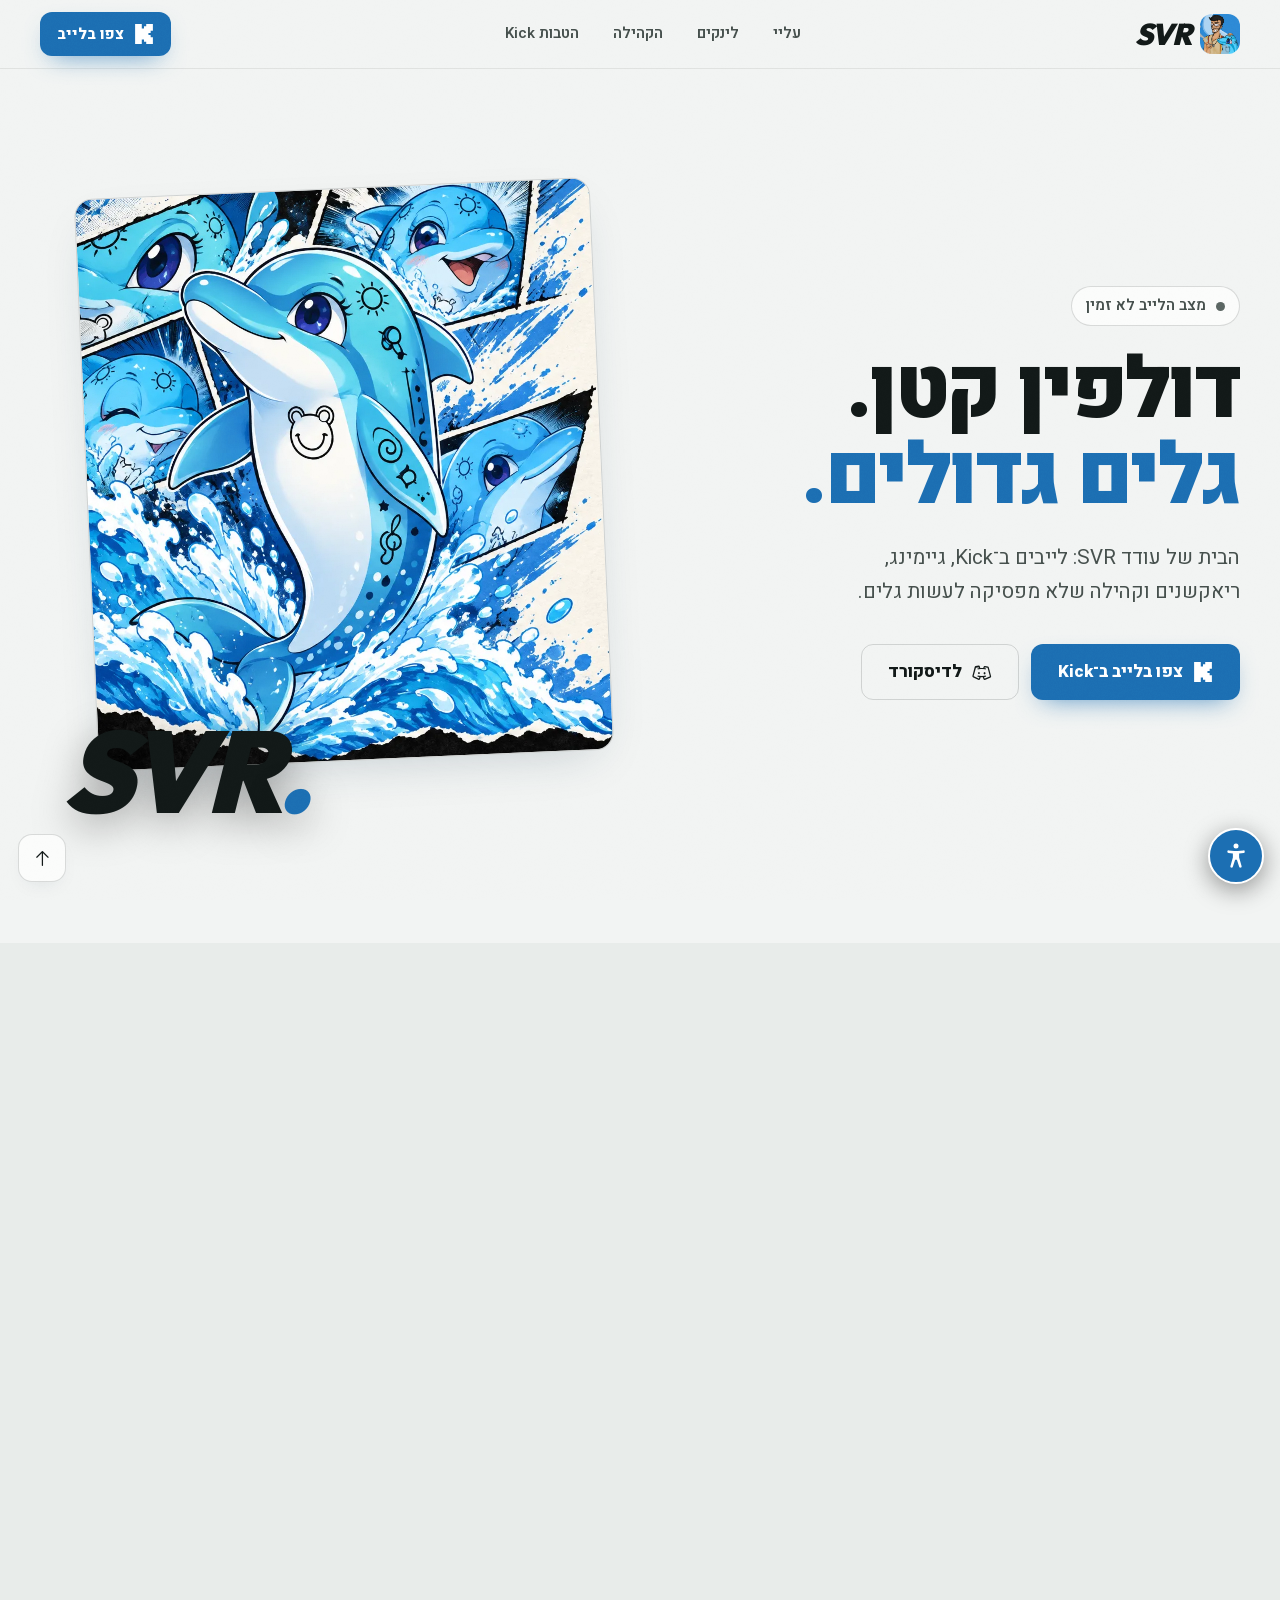
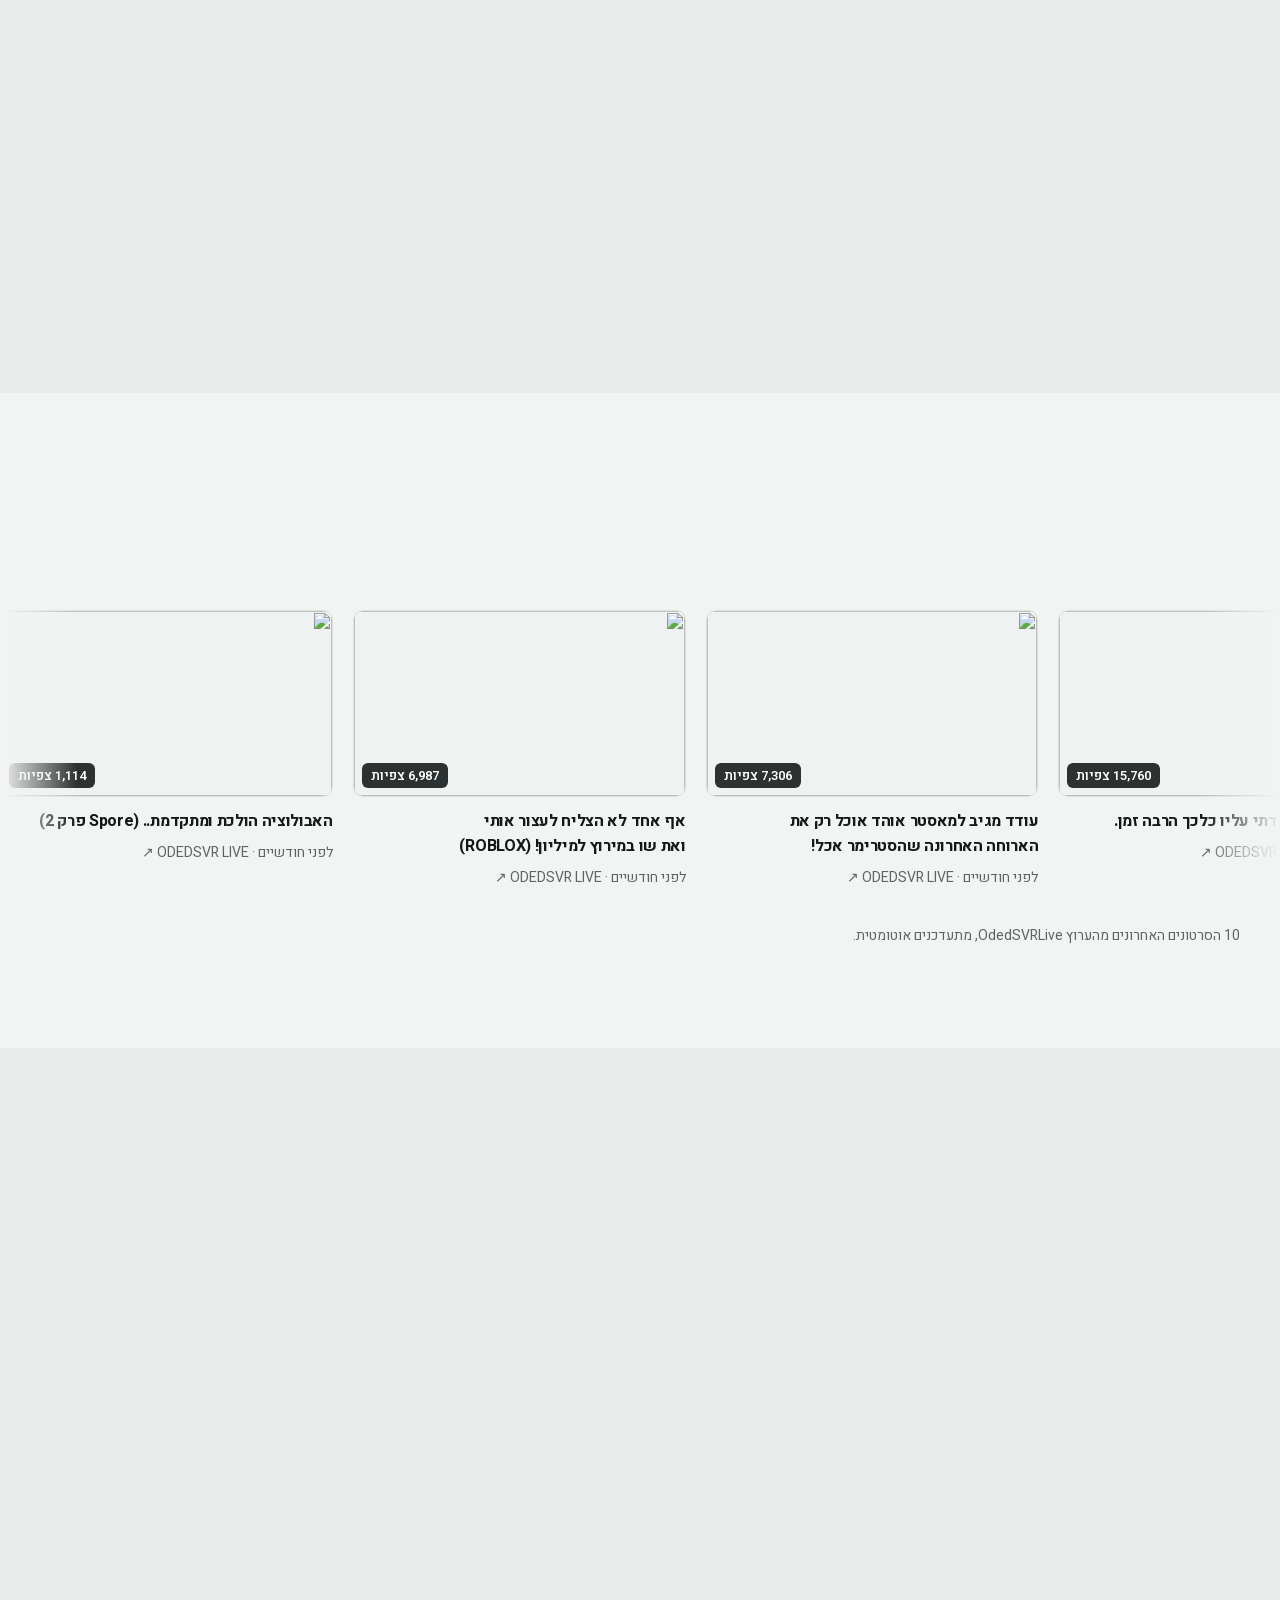
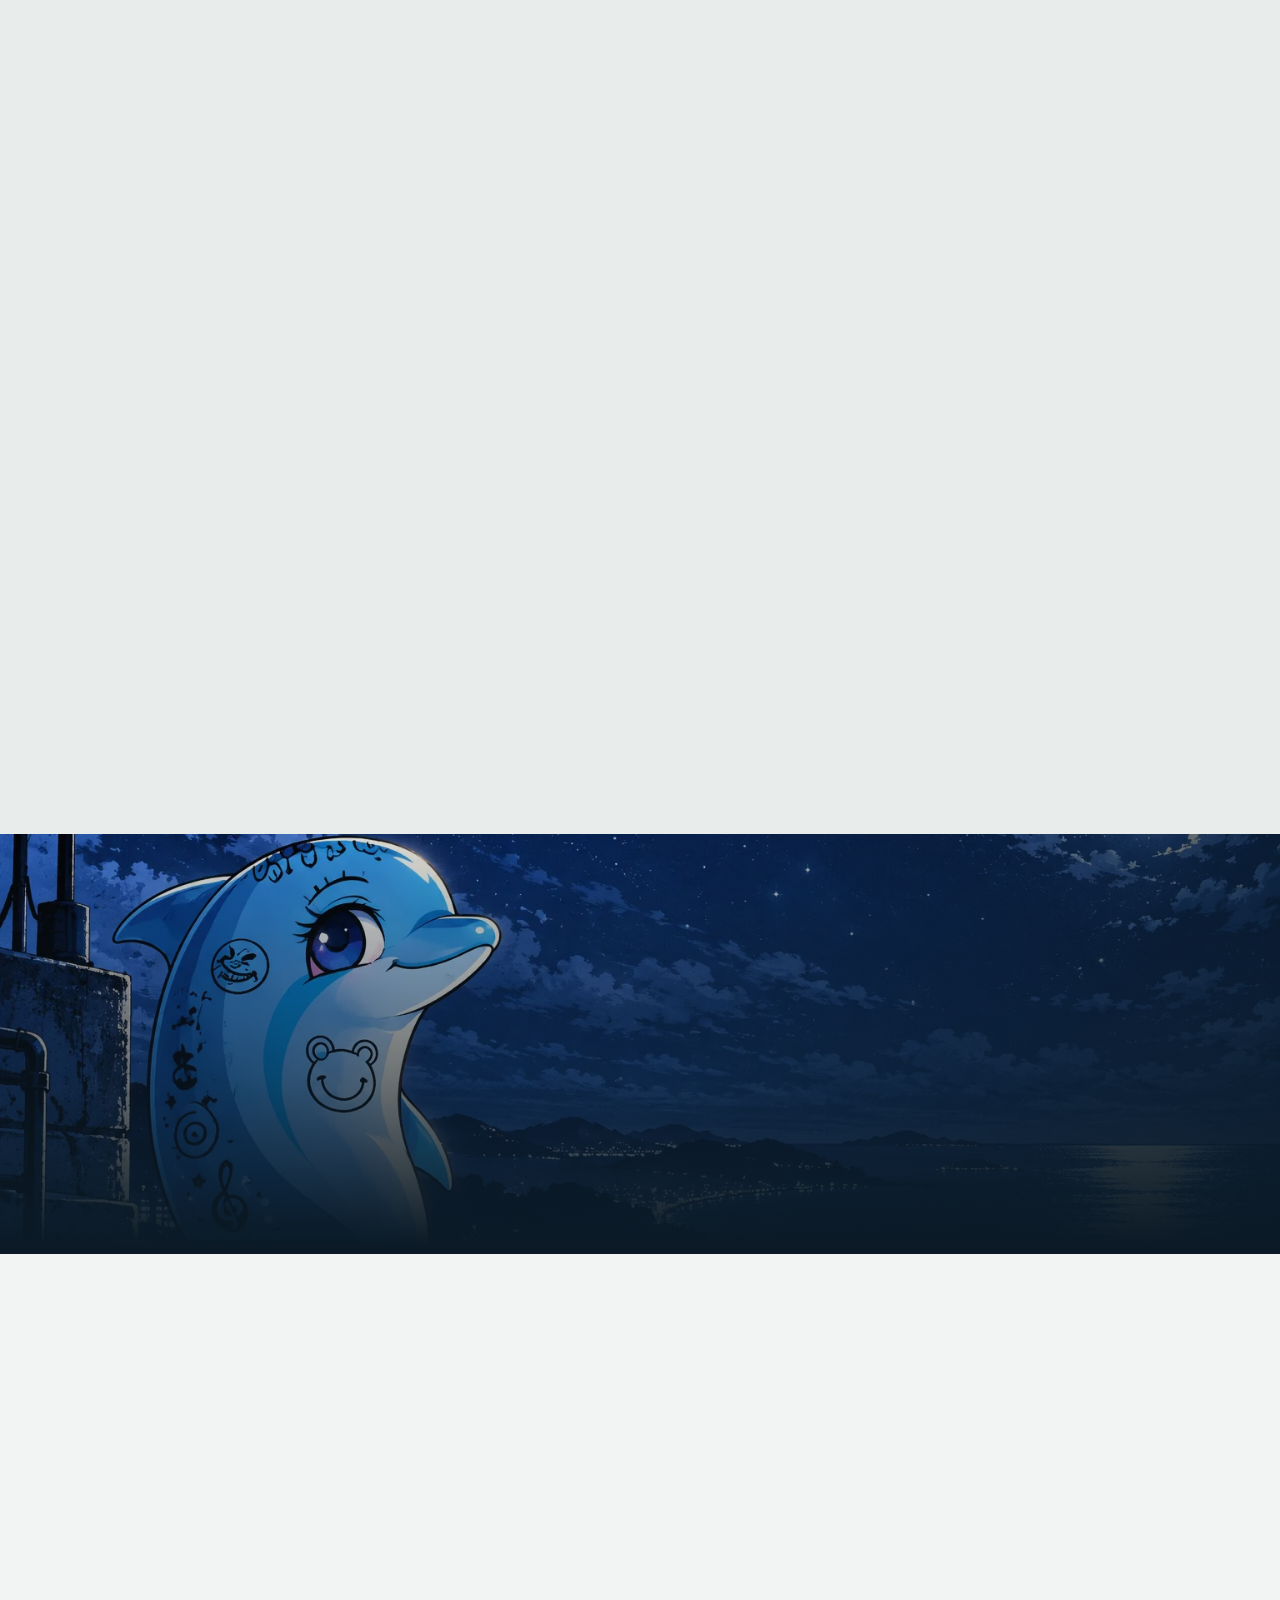
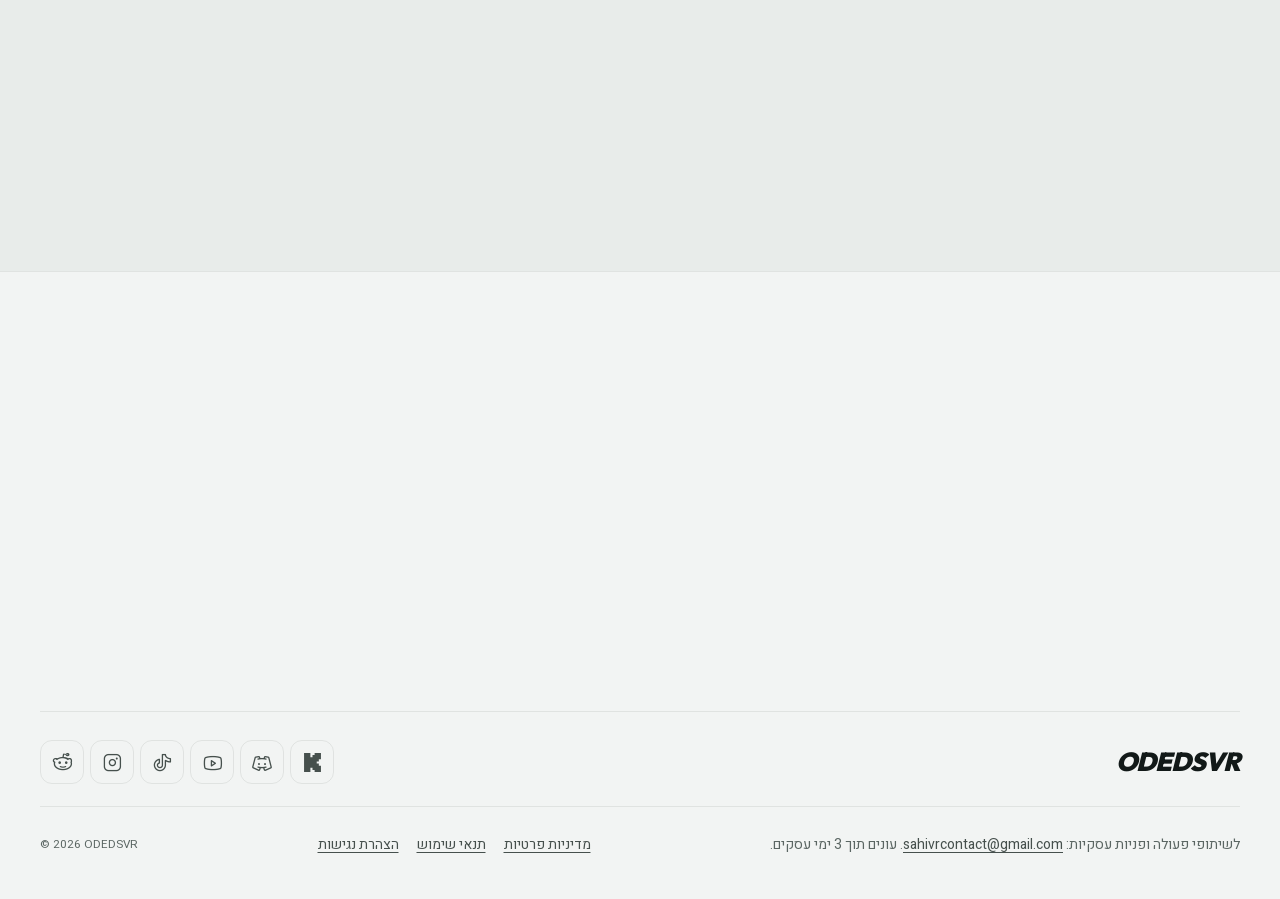
==== commit 0ec44800: "Remove footer quote and sleep easter egg" ====
--- a/index.html
+++ b/index.html
@@ -125,7 +125,6 @@
 <footer class="site-footer">
 <div class="footer-cta"><div class="wrap footer-cta-inner reveal"><span class="footer-outline" dir="ltr" aria-hidden="true">SVR</span><h2>יום חדש.<br><span class="accent">סטרים חדש.</span></h2><a class="btn btn-primary btn-lg" href="https://kick.com/OdedSVR" target="_blank" rel="noopener noreferrer"><svg class="kick-logo" viewBox="0 0 24 24" aria-hidden="true" focusable="false"><path d="M1.333 0h8v5.333H12V2.667h2.667V0h8v8H20v2.667h-2.667v2.666H20V16h2.667v8h-8v-2.667H12v-2.666H9.333V24h-8Z"/></svg><span>צפו בלייב ב־Kick</span></a></div></div>
 <div class="wrap footer-bottom">
-<div class="footer-quote"><button class="sleep" id="sleep" type="button" aria-label="להעיר את הדולפין"><img src="assets/img/logo.png" alt="" width="40" height="40"></button><span id="sleep-text">אם אני לא בלייב, כנראה שאני טוען אנרגיה לגל הבא.</span></div>
 <div class="footer-row">
 <a class="footer-brand" href="#top" dir="ltr" translate="no">ODEDSVR</a>
 <nav class="footer-social" aria-label="רשתות חברתיות"><a href="https://kick.com/OdedSVR" target="_blank" rel="noopener noreferrer" aria-label="Kick"><svg class="kick-logo" viewBox="0 0 24 24" aria-hidden="true" focusable="false"><path d="M1.333 0h8v5.333H12V2.667h2.667V0h8v8H20v2.667h-2.667v2.666H20V16h2.667v8h-8v-2.667H12v-2.666H9.333V24h-8Z"/></svg></a><a href="https://discord.com/invite/osvr" target="_blank" rel="noopener noreferrer" aria-label="Discord"><i class="ph ph-discord-logo" aria-hidden="true"></i></a><a href="https://www.youtube.com/@OdedSVRLive" target="_blank" rel="noopener noreferrer" aria-label="YouTube"><i class="ph ph-youtube-logo" aria-hidden="true"></i></a><a href="https://www.tiktok.com/@odedsvrlive" target="_blank" rel="noopener noreferrer" aria-label="TikTok"><i class="ph ph-tiktok-logo" aria-hidden="true"></i></a><a href="https://www.instagram.com/odedsvr/" target="_blank" rel="noopener noreferrer" aria-label="Instagram"><i class="ph ph-instagram-logo" aria-hidden="true"></i></a><a href="https://www.reddit.com/r/OdedSVRR/" target="_blank" rel="noopener noreferrer" aria-label="Reddit"><i class="ph ph-reddit-logo" aria-hidden="true"></i></a></nav>
